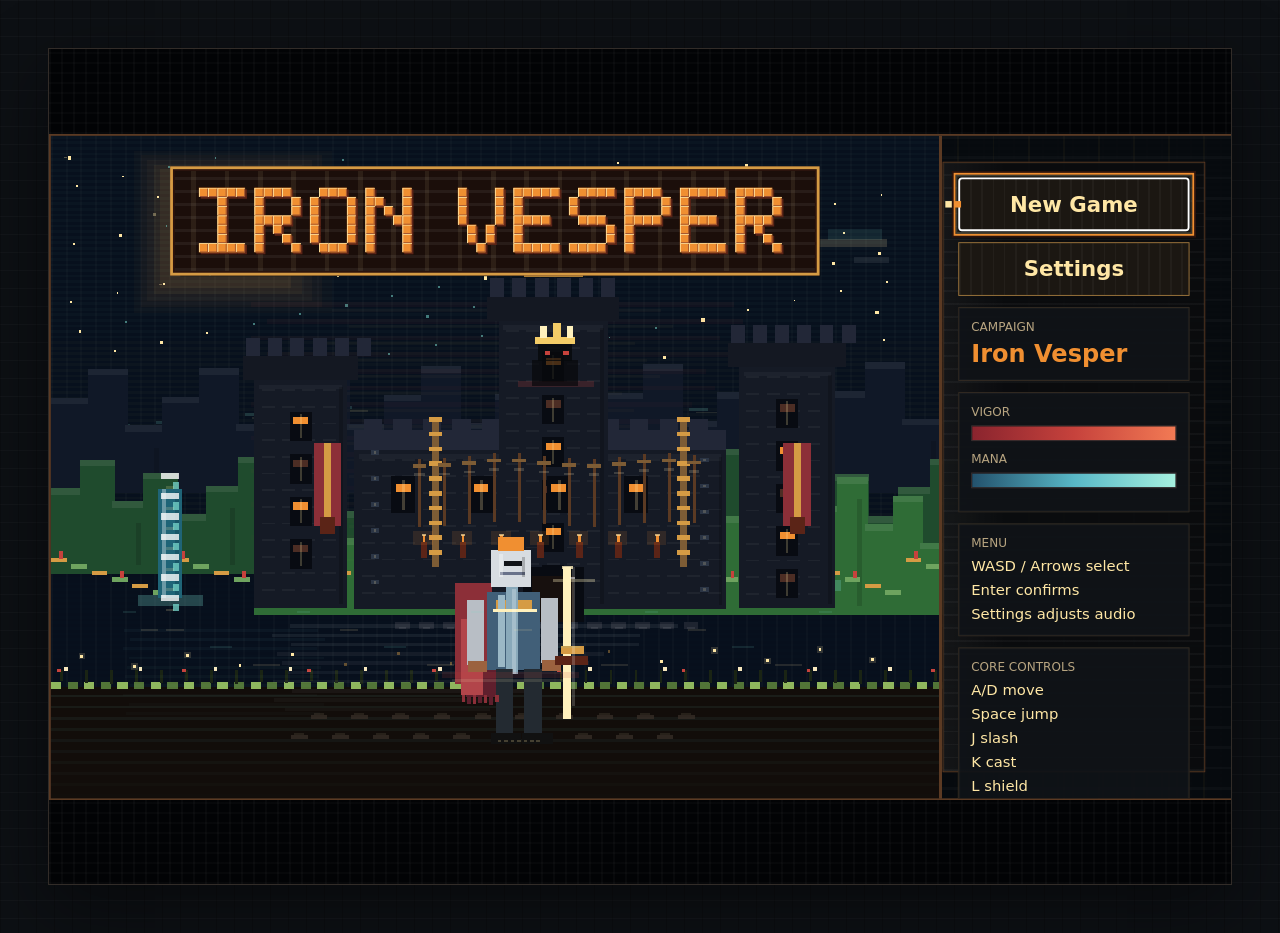
==== release/Iron-Vesper-Playable/index.html @ ef9b7331 "Narrow Bell Tower hook shaft" ====
<!doctype html>
<html lang="en">
  <head>
    <meta charset="UTF-8" />
    <meta name="viewport" content="width=device-width, initial-scale=1.0" />
    <meta http-equiv="Cache-Control" content="no-cache, no-store, must-revalidate" />
    <meta http-equiv="Pragma" content="no-cache" />
    <meta http-equiv="Expires" content="0" />
    <meta name="description" content="Play Iron Vesper, a self-contained medieval pixel metroidvania built for the browser." />
    <meta name="application-name" content="Iron Vesper" />
    <meta name="theme-color" content="#0d1014" />
    <meta property="og:type" content="website" />
    <meta property="og:title" content="Iron Vesper" />
    <meta property="og:description" content="A self-contained medieval pixel metroidvania you can play in the browser." />
    <meta property="og:image" content="cover.png" />
    <meta property="og:image:width" content="1280" />
    <meta property="og:image:height" content="720" />
    <meta name="twitter:card" content="summary_large_image" />
    <title>Iron Vesper</title>
    <link rel="icon" href="favicon.svg" type="image/svg+xml" />
    <link rel="manifest" href="manifest.webmanifest" />
    <link rel="stylesheet" href="style.css?v=1.0.0" />
  </head>
  <body>
    <main class="shell">
      <section class="game-wrap" aria-label="Iron Vesper game">
        <canvas id="game" width="448" height="216"></canvas>
        <div class="game-hud-overlay" aria-hidden="true">
          <div class="overlay-meter-label">Health</div>
          <div class="bar overlay-bar"><span id="hpBarOverlay"></span></div>
          <div class="overlay-meter-label">Mana</div>
          <div class="bar mana overlay-bar"><span id="mpBarOverlay"></span></div>
        </div>
        <div class="fullscreen-actions hidden" id="fullscreenActions">
          <button id="fullscreenPauseBtn" type="button">Pause</button>
          <button id="fullscreenExitBtn" type="button">Exit Fullscreen</button>
        </div>
        <div id="toast" class="toast" aria-live="polite"></div>
        <div id="titleScreen" class="main-screen">
          <div class="main-screen-frame">
            <div class="main-screen-stage">
              <canvas id="titleCanvas" class="main-screen-canvas" width="1280" height="720"></canvas>
              <section class="main-screen-menu" aria-label="Iron Vesper title menu">
                <div class="main-pixel-title" aria-label="Iron Vesper">Iron Vesper</div>
              </section>
              <aside class="main-screen-sidebar" aria-label="Title HUD and controls">
                <div class="main-menu-buttons">
                  <button id="newGameBtn" type="button">New Game</button>
                  <button id="continueBtn" type="button">Continue</button>
                  <button id="settingsBtn" type="button">Settings</button>
                </div>
                <div id="settingsPanel" class="main-menu-settings hidden">
                  <label>
                    <span>Master</span>
                    <input id="masterVolume" type="range" min="1" max="10" step="1" value="7" />
                    <b id="masterVolumeValue">7</b>
                  </label>
                  <label>
                    <span>Music</span>
                    <input id="musicVolume" type="range" min="1" max="10" step="1" value="7" />
                    <b id="musicVolumeValue">7</b>
                  </label>
                  <label>
                    <span>SFX</span>
                    <input id="sfxVolume" type="range" min="1" max="10" step="1" value="8" />
                    <b id="sfxVolumeValue">8</b>
                  </label>
                </div>
                <div class="main-side-block">
                  <span>Campaign</span>
                  <strong>Iron Vesper</strong>
                </div>
                <div class="main-side-meters">
                  <span>Vigor</span>
                  <i class="main-meter main-meter-health"></i>
                  <span>Mana</span>
                  <i class="main-meter main-meter-mana"></i>
                </div>
                <div class="main-side-block">
                  <span>Menu</span>
                  <p>WASD / Arrows select</p>
                  <p>Enter confirms</p>
                  <p>Settings adjusts audio</p>
                </div>
                <div class="main-side-block">
                  <span>Core Controls</span>
                  <p>A/D move</p>
                  <p>Space jump</p>
                  <p>J slash</p>
                  <p>K cast</p>
                  <p>L shield</p>
                  <p>H heal</p>
                </div>
              </aside>
            </div>
          </div>
        </div>
      </section>
      <aside class="panel">
        <div class="brand">
          <span class="crest"></span>
          <div>
            <h1>Iron Vesper</h1>
            <p>Medieval pixel metroidvania</p>
          </div>
        </div>
        <div class="hud-grid">
          <div>
            <span>Quest</span>
            <strong id="questStatus">Find the artifacts</strong>
          </div>
          <div>
            <span>Room</span>
            <strong id="roomName">Castle Gate</strong>
          </div>
        </div>
        <div class="meter-label">Health</div>
        <div class="bar"><span id="hpBar"></span></div>
        <div class="meter-label">Mana</div>
        <div class="bar mana"><span id="mpBar"></span></div>
        <button id="inventoryBtn" class="inventory-btn" type="button">Inventory</button>
        <button id="pauseBtn" class="inventory-btn pause-btn" type="button">Pause</button>
        <button id="fullscreenBtn" class="inventory-btn pause-btn" type="button">Fullscreen</button>
        <div class="sidebar-scale-control">
          <label for="sidebarScale">
            <span>Sidebar Scale</span>
            <b id="sidebarScaleValue">100%</b>
          </label>
          <input id="sidebarScale" type="range" min="80" max="140" step="5" value="100" />
        </div>
        <div id="pauseModal" class="inventory-modal hidden" aria-live="polite">
          <div class="inventory-window pause-window">
            <div class="inventory-head">
              <h2>Paused</h2>
              <button id="resumeBtn" type="button" aria-label="Resume game">X</button>
            </div>
            <div class="pause-actions">
              <button id="saveBtn" type="button">Save</button>
              <button id="pauseSettingsBtn" type="button">Settings</button>
              <button id="titleBtn" type="button">Title Screen</button>
            </div>
            <div id="pauseSettingsPanel" class="settings-panel pause-settings hidden">
              <label>
                <span>Master</span>
                <input id="pauseMasterVolume" type="range" min="1" max="10" step="1" value="7" />
                <b id="pauseMasterVolumeValue">7</b>
              </label>
              <label>
                <span>Music</span>
                <input id="pauseMusicVolume" type="range" min="1" max="10" step="1" value="7" />
                <b id="pauseMusicVolumeValue">7</b>
              </label>
              <label>
                <span>SFX</span>
                <input id="pauseSfxVolume" type="range" min="1" max="10" step="1" value="8" />
                <b id="pauseSfxVolumeValue">8</b>
              </label>
            </div>
          </div>
        </div>
        <div id="inventoryModal" class="inventory-modal hidden" aria-live="polite">
          <div class="inventory-window">
            <div class="inventory-head">
              <h2>Inventory</h2>
              <button id="closeInventoryBtn" type="button" aria-label="Close inventory">X</button>
            </div>
            <div id="abilities"></div>
          </div>
        </div>
        <div class="controls">
          <h2>Controls</h2>
          <div id="controlsList"></div>
        </div>
      </aside>
    </main>
    <script src="game.js?v=1.0.11"></script>
  </body>
</html>
---- release/Iron-Vesper-Playable/style.css ----
:root {
  color-scheme: dark;
  --ink: #f7e7bd;
  --muted: #b8a581;
  --panel: #16191d;
  --trim: #6d5336;
  --gold: #d59b44;
  --blood: #c6423c;
  --aether: #58b7c6;
  --moss: #6ea35f;
  --ui-scale: 1;
  --ui-space-xs: 8px;
  --ui-space-sm: 12px;
  --ui-space-md: 18px;
  --ui-space-lg: 26px;
  --ui-space-xl: 34px;
  --ui-font-xs: 13px;
  --ui-font-sm: 16px;
  --ui-font-md: 20px;
  --ui-font-lg: 26px;
  --ui-font-xl: 36px;
  --ui-font-xxl: 44px;
  --ui-panel-pad: 28px;
  --ui-card-pad: 20px;
  --ui-meter-h: 28px;
  --ui-overlay-w: 210px;
  --ui-full-overlay-w: 320px;
  --ui-overlay-meter-h: 14px;
  --ui-button-h: 62px;
  --ui-modal-button-h: 64px;
  --ui-modal-pad: 28px;
  --ui-close-size: 46px;
  --ui-crest-w: 68px;
  --ui-crest-h: 78px;
  --ui-toast-w: 560px;
  --ui-settings-w: 560px;
  --ui-inventory-w: 820px;
  --ui-inventory-h: 620px;
  --ui-pause-w: 620px;
  --sidebar-scale: 1;
  --sidebar-column-min: calc(520px * var(--sidebar-scale));
  --sidebar-column-ideal: calc(34vw * var(--sidebar-scale));
  --sidebar-column-max: calc(700px * var(--sidebar-scale));
  --panel-space-xs: var(--ui-space-xs);
  --panel-space-sm: var(--ui-space-sm);
  --panel-space-md: var(--ui-space-md);
  --panel-space-lg: var(--ui-space-lg);
  --panel-space-xl: var(--ui-space-xl);
  --panel-font-xs: var(--ui-font-xs);
  --panel-font-sm: var(--ui-font-sm);
  --panel-font-md: var(--ui-font-md);
  --panel-font-lg: var(--ui-font-lg);
  --panel-font-xl: var(--ui-font-xl);
  --panel-card-pad: var(--ui-card-pad);
  --panel-meter-h: var(--ui-meter-h);
  --panel-button-h: var(--ui-button-h);
  --panel-crest-w: var(--ui-crest-w);
  --panel-crest-h: var(--ui-crest-h);
  --title-pixel: 8px;
  --title-border-a: 3px;
  --title-border-b: 5px;
  --title-border-offset: -5px;
  --title-drop: 6px;
  --title-pad-x: 20px;
  --title-pad-y: 14px;
  --title-button-h: 56px;
  --title-actions-w: 380px;
  --title-content-w: 720px;
  --title-castle-w: 520px;
  --title-castle-h: 210px;
  --title-ground-h: 60px;
  --title-knight-scale: 1.05;
  --title-throne-scale: .72;
  --title-backdrop-scale: .98;
  --title-moon-scale: 1;
}

* {
  box-sizing: border-box;
}

body {
  margin: 0;
  min-height: 100vh;
  background:
    linear-gradient(90deg, rgba(0, 0, 0, .18) 1px, transparent 1px),
    linear-gradient(rgba(255, 255, 255, .025) 1px, transparent 1px),
    #0d1014;
  background-size: 18px 18px;
  color: var(--ink);
  font-family: "Trebuchet MS", system-ui, sans-serif;
  overflow-x: hidden;
}

.shell {
  width: 100vw;
  min-height: 100vh;
  margin: 0 auto;
  display: grid;
  grid-template-columns: minmax(0, 1fr) clamp(var(--sidebar-column-min), var(--sidebar-column-ideal), var(--sidebar-column-max));
  gap: var(--ui-space-lg);
  padding: var(--ui-space-lg);
}

.game-wrap {
  position: relative;
  display: grid;
  place-items: center;
  min-width: 0;
  min-height: calc(100vh - clamp(44px, 3.6vw, 72px));
  background: #08090b;
  border: 1px solid #322c28;
  box-shadow: 0 22px 70px rgba(0, 0, 0, .45);
  overflow: hidden;
}

.game-wrap::before,
.game-wrap::after {
  content: "";
  position: absolute;
  inset: 8px;
  border: 1px solid rgba(213, 155, 68, .22);
  pointer-events: none;
  z-index: 2;
}

.game-wrap::after {
  inset: 13px;
  border-color: rgba(247, 231, 189, .08);
  box-shadow: inset 0 0 35px rgba(0, 0, 0, .55);
}

#game {
  width: min(100%, calc(207.407vh - 78.815px));
  height: auto;
  max-width: 100%;
  image-rendering: pixelated;
  image-rendering: crisp-edges;
  aspect-ratio: 448 / 216;
  background: #0a0e14;
  display: block;
}

.game-hud-overlay,
.fullscreen-actions {
  display: none;
}

.game-hud-overlay {
  position: absolute;
  top: var(--ui-space-md);
  left: var(--ui-space-md);
  z-index: 6;
  width: var(--ui-overlay-w);
  padding: var(--ui-space-sm);
  background: rgba(7, 9, 12, .72);
  border: 1px solid rgba(213, 155, 68, .55);
  box-shadow: inset 0 0 0 1px rgba(255,255,255,.06);
  pointer-events: none;
}

.overlay-meter-label {
  margin: 0 0 var(--ui-space-xs);
  color: #ffe7a5;
  font-size: var(--ui-font-xs);
  font-weight: 700;
}

.overlay-bar {
  height: var(--ui-overlay-meter-h);
  margin-bottom: var(--ui-space-sm);
}

.fullscreen-actions {
  position: absolute;
  top: var(--ui-space-md);
  right: var(--ui-space-md);
  z-index: 7;
  display: none;
  gap: var(--ui-space-sm);
}

.fullscreen-actions button {
  min-height: var(--ui-button-h);
  padding: 0 var(--ui-space-sm);
  border: 1px solid #7d5c35;
  background: rgba(28, 25, 19, .86);
  color: #ffe1a0;
  font: inherit;
  font-size: var(--ui-font-sm);
  font-weight: 700;
  cursor: pointer;
}

.fullscreen-actions.hidden {
  display: none;
}

.game-fullscreen {
  overflow: hidden;
}

.game-fullscreen .shell {
  width: 100vw;
  height: 100vh;
  min-height: 100vh;
  display: block;
  padding: 0;
}

.game-fullscreen .panel {
  display: block;
  position: fixed;
  inset: 0;
  z-index: 30;
  width: 100vw;
  height: 100vh;
  max-height: none;
  overflow: visible;
  padding: 0;
  border: 0;
  background: transparent;
  box-shadow: none;
  pointer-events: none;
}

.game-fullscreen .panel::before,
.game-fullscreen .panel > :not(.inventory-modal) {
  display: none;
}

.game-fullscreen .panel .inventory-modal {
  pointer-events: auto;
}

.game-fullscreen .game-wrap {
  position: fixed;
  inset: 0;
  z-index: 20;
  width: 100vw;
  height: 100vh;
  min-height: 100vh;
  border: 0;
  box-shadow: none;
  background: #020305;
}

.game-fullscreen .game-wrap::before,
.game-fullscreen .game-wrap::after {
  display: none;
}

.game-fullscreen #game {
  width: min(100vw, 207.407vh);
  height: auto;
  max-width: 100vw;
}

.game-fullscreen .game-hud-overlay {
  display: block;
}

.game-fullscreen .fullscreen-actions {
  display: flex;
}

.game-fullscreen .game-hud-overlay {
  width: var(--ui-full-overlay-w);
  padding: var(--ui-space-md);
}

.game-fullscreen .overlay-meter-label {
  font-size: var(--ui-font-md);
  margin-bottom: var(--ui-space-xs);
}

.game-fullscreen .overlay-bar {
  height: var(--ui-meter-h);
  margin-bottom: var(--ui-space-sm);
}

.game-fullscreen .toast {
  left: 50%;
  right: auto;
  width: min(var(--ui-toast-w), calc(100vw - var(--ui-space-xl)));
  transform: translate(-50%, 8px);
}

.game-fullscreen .toast.show {
  transform: translate(-50%, 0);
}

.toast {
  position: absolute;
  left: var(--ui-space-md);
  right: var(--ui-space-md);
  bottom: var(--ui-space-md);
  min-height: calc(var(--ui-button-h) * 1.25);
  padding: var(--ui-space-md) var(--ui-space-lg);
  color: #ffe7a5;
  background: rgba(11, 12, 13, .78);
  border: 1px solid rgba(213, 155, 68, .5);
  opacity: 0;
  transform: translateY(8px);
  transition: opacity .18s ease, transform .18s ease;
  pointer-events: none;
  font-size: var(--ui-font-md);
  font-weight: 700;
  line-height: 1.25;
}

.toast.show {
  opacity: 1;
  transform: translateY(0);
}

.title-screen {
  position: absolute;
  inset: auto;
  left: 50%;
  top: 50%;
  width: var(--game-display-w, 100%);
  height: var(--game-display-h, 100%);
  transform: translate(-50%, -50%);
  display: grid;
  align-items: start;
  justify-items: center;
  padding: var(--ui-space-md);
  text-align: center;
  background:
    linear-gradient(rgba(7, 16, 21, .04), rgba(5, 7, 12, .8)),
    repeating-linear-gradient(0deg, rgba(255, 255, 255, .025) 0 2px, transparent 2px 6px),
    repeating-linear-gradient(90deg, rgba(7,12,22,.42) 0 8px, rgba(11,26,35,.42) 8px 16px),
    linear-gradient(#071423 0 32%, #17351f 32% 62%, #070a12 62%);
  z-index: 3;
  overflow: hidden;
}

.title-screen::before {
  content: "";
  position: absolute;
  inset: 0;
  background:
    repeating-linear-gradient(90deg, transparent 0 31px, rgba(255, 255, 255, .03) 31px 32px),
    repeating-linear-gradient(0deg, transparent 0 15px, rgba(255,255,255,.025) 15px 16px),
    radial-gradient(circle at 48% 24%, rgba(239, 145, 49, .18), transparent 28%);
  opacity: .95;
}

.title-art {
  position: absolute;
  inset: 0;
  image-rendering: pixelated;
}

.title-moon {
  position: absolute;
  left: 14%;
  top: 12%;
  width: 62px;
  height: 62px;
  transform: scale(var(--title-moon-scale));
  transform-origin: 50% 50%;
  background: #f2a34a;
  box-shadow:
    0 0 0 6px rgba(242, 163, 74, .12),
    0 0 36px rgba(242, 163, 74, .38);
}

.title-moon::after {
  content: "";
  position: absolute;
  right: -8px;
  top: 7px;
  width: 54px;
  height: 54px;
  background: #070a12;
}

.title-backdrop {
  position: absolute;
  inset: 0;
  transform: scale(var(--title-backdrop-scale));
  transform-origin: 50% 76%;
}

.title-sky-detail,
.starfield,
.aurora,
.castle-chain,
.castle-banner,
.castle-window {
  position: absolute;
  display: block;
  image-rendering: pixelated;
}

.title-sky-detail {
  inset: 0;
  z-index: 0;
}

.starfield {
  width: 3px;
  height: 3px;
  background: #ffe7a5;
  opacity: .72;
  animation: titleStars 2.8s steps(2) infinite;
}

.stars-a {
  left: 10%;
  top: 10%;
  box-shadow:
    58px 18px 0 #f7e7bd,
    116px -2px 0 #d59b44,
    202px 34px 0 #ffe7a5,
    296px 6px 0 #f7e7bd,
    382px 31px 0 #d59b44,
    462px -8px 0 #ffe7a5,
    518px 44px 0 #f7e7bd,
    620px 12px 0 #d59b44,
    702px 37px 0 #ffe7a5;
}

.stars-b {
  right: 9%;
  top: 22%;
  width: 2px;
  height: 2px;
  opacity: .52;
  animation-delay: .4s;
  box-shadow:
    -42px 14px 0 #ffe7a5,
    -104px -18px 0 #74d1c7,
    -188px 26px 0 #f7e7bd,
    -250px -4px 0 #d59b44,
    -330px 41px 0 #ffe7a5,
    -418px 9px 0 #74d1c7,
    -501px 34px 0 #f7e7bd;
}

.aurora {
  left: 0;
  right: 0;
  height: 42px;
  opacity: .34;
  background:
    repeating-linear-gradient(90deg, transparent 0 18px, rgba(116,209,199,.18) 18px 25px, transparent 25px 44px),
    repeating-linear-gradient(0deg, transparent 0 8px, rgba(255,231,165,.08) 8px 12px, transparent 12px 20px);
  clip-path: polygon(0 68%, 8% 52%, 16% 60%, 25% 37%, 37% 56%, 48% 31%, 58% 49%, 70% 28%, 83% 50%, 92% 36%, 100% 55%, 100% 100%, 0 100%);
  animation: titleAurora 4.8s steps(8) infinite;
}

.aurora-a {
  top: 7%;
}

.aurora-b {
  top: 18%;
  opacity: .2;
  transform: scaleX(-1);
  animation-duration: 6.2s;
}

.mountain,
.forest,
.cloud,
.hill,
.waterfall,
.cliff,
.wildflowers {
  position: absolute;
  display: block;
}

.mountain {
  bottom: 30%;
  background:
    repeating-linear-gradient(0deg, rgba(255,255,255,.04) 0 4px, transparent 4px 18px),
    repeating-linear-gradient(90deg, #101827 0 16px, #0d1421 16px 32px);
  clip-path: polygon(0 100%, 0 82%, 8% 82%, 8% 72%, 16% 72%, 16% 60%, 24% 60%, 24% 48%, 34% 48%, 34% 62%, 42% 62%, 42% 50%, 50% 50%, 50% 30%, 58% 30%, 58% 18%, 66% 18%, 66% 38%, 74% 38%, 74% 58%, 84% 58%, 84% 45%, 92% 45%, 92% 70%, 100% 70%, 100% 100%);
  box-shadow: inset 0 -12px 0 rgba(255,255,255,.04);
  z-index: 1;
}

.mountain-a {
  left: -6%;
  width: 48%;
  height: 30%;
}

.mountain-b {
  right: -8%;
  width: 58%;
  height: 36%;
  background: #0d1421;
}

.hill {
  bottom: 20%;
  height: 34%;
  clip-path: polygon(0 100%, 0 70%, 7% 70%, 7% 58%, 15% 58%, 15% 48%, 24% 48%, 24% 38%, 34% 38%, 34% 32%, 45% 32%, 45% 28%, 57% 28%, 57% 32%, 68% 32%, 68% 38%, 78% 38%, 78% 48%, 87% 48%, 87% 60%, 95% 60%, 95% 72%, 100% 72%, 100% 100%);
  box-shadow:
    inset 0 8px 0 rgba(255,255,255,.08),
    inset 0 -22px 0 rgba(0,0,0,.2);
  z-index: 2;
}

.hill-far {
  left: -12%;
  width: 72%;
  background:
    repeating-linear-gradient(0deg, rgba(0,0,0,.08) 0 4px, transparent 4px 18px),
    repeating-linear-gradient(90deg, transparent 0 20px, rgba(255,255,255,.05) 20px 24px),
    #1f4b2d;
}

.hill-mid {
  right: -16%;
  bottom: 18%;
  width: 78%;
  height: 38%;
  background:
    repeating-linear-gradient(0deg, rgba(255,255,255,.07) 0 3px, transparent 3px 15px),
    repeating-linear-gradient(90deg, #3d823e 0 18px, #2f6c36 18px 30px, #1e4e2d 30px 42px);
}

.hill::before,
.hill::after {
  content: "";
  position: absolute;
  display: block;
  background: rgba(148, 198, 91, .75);
}

.hill::before {
  left: 12%;
  top: 28%;
  width: 48px;
  height: 6px;
  box-shadow:
    72px 20px 0 rgba(148, 198, 91, .55),
    126px -8px 0 rgba(218, 191, 98, .35),
    205px 28px 0 rgba(148, 198, 91, .48),
    288px 5px 0 rgba(218, 191, 98, .3);
}

.hill::after {
  right: 18%;
  top: 44%;
  width: 8px;
  height: 8px;
  box-shadow:
    18px -10px 0 #94c65b,
    38px 9px 0 #d59b44,
    68px -4px 0 #c6423c,
    102px 13px 0 #f7e7bd,
    138px 0 0 #6ea35f;
}

.cliff {
  bottom: 18%;
  width: 64px;
  height: 118px;
  background:
    repeating-linear-gradient(0deg, rgba(255,255,255,.05) 0 3px, transparent 3px 17px),
    repeating-linear-gradient(90deg, #2b382a 0 18px, #1b291e 18px 34px);
  box-shadow:
    inset 0 8px 0 #5f743e,
    inset 0 -10px 0 rgba(0,0,0,.35);
  z-index: 4;
}

.cliff-left {
  left: 11%;
}

.cliff-right {
  right: 16%;
  height: 92px;
  bottom: 21%;
}

.waterfall {
  bottom: 18%;
  width: 36px;
  height: 128px;
  background:
    repeating-linear-gradient(0deg, rgba(255,255,255,.82) 0 5px, rgba(116,209,199,.9) 5px 13px, rgba(36,112,131,.9) 13px 18px),
    #247083;
  box-shadow:
    inset 7px 0 0 rgba(255,255,255,.38),
    inset -6px 0 0 rgba(10,51,64,.36),
    0 12px 0 rgba(116,209,199,.2);
  animation: titleWaterfall .72s steps(6) infinite;
  z-index: 5;
}

.waterfall::after {
  content: "";
  position: absolute;
  left: -18px;
  right: -18px;
  bottom: -7px;
  height: 12px;
  background:
    repeating-linear-gradient(90deg, rgba(255,255,255,.65) 0 9px, rgba(116,209,199,.42) 9px 18px);
}

.waterfall-left {
  left: calc(11% + 14px);
}

.waterfall-right {
  right: calc(16% + 14px);
  bottom: 21%;
  height: 98px;
  width: 32px;
  animation-duration: .9s;
}

.forest {
  bottom: 24%;
  height: 48px;
  background:
    repeating-linear-gradient(90deg, transparent 0 7px, #0f1f18 7px 14px, transparent 14px 20px),
    repeating-linear-gradient(90deg, #102a1c 0 18px, #0b1a13 18px 36px);
  clip-path: polygon(0 100%, 0 48%, 3% 48%, 3% 36%, 5% 36%, 5% 20%, 7% 20%, 7% 48%, 10% 48%, 10% 30%, 12% 30%, 12% 8%, 15% 8%, 15% 48%, 19% 48%, 19% 24%, 22% 24%, 22% 48%, 27% 48%, 27% 18%, 30% 18%, 30% 48%, 34% 48%, 34% 33%, 37% 33%, 37% 48%, 42% 48%, 42% 16%, 45% 16%, 45% 48%, 51% 48%, 51% 28%, 54% 28%, 54% 48%, 100% 48%, 100% 100%);
  z-index: 6;
}

.forest-a {
  left: 0;
  width: 54%;
}

.forest-b {
  right: 0;
  width: 56%;
  opacity: .8;
}

.wildflowers {
  bottom: 22%;
  height: 4px;
  background: transparent;
  opacity: .9;
}

.flowers-a {
  left: 4%;
  width: 42%;
  box-shadow:
    16px 0 0 #f7e7bd,
    34px -5px 0 #d59b44,
    71px 2px 0 #c6423c,
    108px -3px 0 #f7e7bd,
    150px 1px 0 #d59b44,
    207px -4px 0 #74d1c7,
    248px 0 0 #c6423c;
}

.flowers-b {
  right: 5%;
  width: 44%;
  box-shadow:
    12px -2px 0 #d59b44,
    48px 1px 0 #f7e7bd,
    84px -5px 0 #74d1c7,
    129px 0 0 #c6423c,
    183px -4px 0 #f7e7bd,
    236px 1px 0 #d59b44,
    279px -3px 0 #74d1c7;
}

.wildflowers::before {
  content: "";
  position: absolute;
  left: 0;
  right: 0;
  top: 5px;
  height: 3px;
  background: repeating-linear-gradient(90deg, transparent 0 10px, #6ea35f 10px 12px, transparent 12px 18px);
}

.cloud {
  height: 16px;
  background:
    repeating-linear-gradient(90deg, transparent 0 8px, rgba(242,163,74,.16) 8px 24px, transparent 24px 32px),
    repeating-linear-gradient(0deg, transparent 0 4px, rgba(255,231,165,.08) 4px 8px, transparent 8px 12px);
  clip-path: polygon(0 70%, 8% 70%, 8% 46%, 18% 46%, 18% 28%, 31% 28%, 31% 46%, 44% 46%, 44% 20%, 62% 20%, 62% 46%, 78% 46%, 78% 58%, 92% 58%, 92% 70%, 100% 70%, 100% 100%, 0 100%);
  animation: titleCloud 14s steps(18) infinite;
  z-index: 7;
}

.cloud-a {
  left: 38%;
  top: 18%;
  width: 150px;
}

.cloud-b {
  left: 7%;
  top: 31%;
  width: 112px;
  animation-duration: 19s;
}

.title-castle {
  position: absolute;
  left: 50%;
  bottom: max(var(--ui-space-xl), 17%);
  width: min(var(--title-castle-w), 80%);
  height: min(var(--title-castle-h), 36%);
  transform: translateX(-50%);
  transform-origin: 50% 100%;
  filter: drop-shadow(0 18px 0 rgba(0, 0, 0, .25));
  z-index: 8;
}

.castle-chain {
  top: 16%;
  width: 5px;
  height: 62%;
  background:
    repeating-linear-gradient(0deg, #7d5c35 0 5px, transparent 5px 10px),
    repeating-linear-gradient(90deg, transparent 0 1px, #d59b44 1px 3px, transparent 3px 5px);
  opacity: .82;
  z-index: 13;
}

.chain-left {
  left: 31%;
}

.chain-right {
  right: 31%;
}

.castle-banner {
  top: 33%;
  width: 24px;
  height: 72px;
  background:
    linear-gradient(90deg, transparent 0 9px, #d59b44 9px 13px, transparent 13px),
    repeating-linear-gradient(0deg, rgba(255,255,255,.08) 0 5px, transparent 5px 12px),
    #8c2f38;
  clip-path: polygon(0 0, 100% 0, 100% 82%, 74% 82%, 74% 100%, 50% 88%, 26% 100%, 26% 82%, 0 82%);
  box-shadow:
    inset 0 6px 0 #5b2417,
    0 6px 0 rgba(0,0,0,.22);
  z-index: 14;
  animation: titleBannerSway 1.9s steps(3) infinite;
}

.banner-left {
  left: 24%;
}

.banner-right {
  right: 24%;
  animation-delay: .32s;
}

.castle-window {
  width: 16px;
  height: 23px;
  background:
    repeating-linear-gradient(0deg, #f08f31 0 5px, transparent 5px 11px),
    repeating-linear-gradient(90deg, transparent 0 6px, rgba(255,231,165,.42) 6px 8px, transparent 8px 16px),
    #090b10;
  box-shadow:
    inset 0 0 0 3px #303648,
    0 0 16px rgba(240,143,49,.32);
  z-index: 15;
  opacity: .9;
}

.window-a {
  left: 29%;
  top: 44%;
}

.window-b {
  left: 68%;
  top: 47%;
}

.window-c {
  left: 47%;
  top: 23%;
}

.window-d {
  left: 52%;
  top: 56%;
  height: 16px;
}

.tower,
.keep-wall,
.castle-gate {
  position: absolute;
  bottom: 0;
  background: #161923;
  box-shadow: inset 0 0 0 4px #2c3040;
}

.tower {
  background:
    repeating-linear-gradient(0deg, rgba(255,255,255,.05) 0 3px, transparent 3px 15px),
    repeating-linear-gradient(90deg, rgba(0,0,0,.22) 0 4px, transparent 4px 12px),
    #161923;
}

.tower { width: 18%; }

.tower::before {
  content: "";
  position: absolute;
  left: -8%;
  right: -8%;
  top: -18px;
  height: 18px;
  background:
    repeating-linear-gradient(90deg, #222737 0 12px, transparent 12px 18px, #222737 18px 30px),
    #141822;
}

.tower::after,
.keep-wall::after {
  content: "";
  position: absolute;
  inset: 22px 25% auto;
  height: 52%;
  background:
    repeating-linear-gradient(0deg, #f08f31 0 6px, transparent 6px 14px),
    repeating-linear-gradient(90deg, transparent 0 7px, rgba(255,231,165,.35) 7px 9px, transparent 9px 16px);
  opacity: .65;
}

.tower-left,
.tower-mid,
.tower-right,
.keep-wall {
  background-blend-mode: screen, normal, normal;
}

.tower-left {
  background:
    repeating-linear-gradient(90deg, transparent 0 8px, rgba(255,255,255,.05) 8px 10px, transparent 10px 18px),
    repeating-linear-gradient(0deg, rgba(0,0,0,.18) 0 12px, transparent 12px 23px),
    #161923;
}

.tower-mid {
  background:
    repeating-linear-gradient(90deg, rgba(255,255,255,.08) 0 2px, transparent 2px 18px),
    repeating-linear-gradient(0deg, transparent 0 10px, rgba(0,0,0,.2) 10px 13px),
    #1b202d;
}

.tower-right {
  background:
    repeating-linear-gradient(90deg, transparent 0 10px, rgba(255,255,255,.05) 10px 12px, transparent 12px 20px),
    repeating-linear-gradient(0deg, rgba(0,0,0,.18) 0 12px, transparent 12px 23px),
    #151a25;
}

.tower-left::after {
  box-shadow:
    -28px 42px 0 -18px #f08f31,
    34px 76px 0 -20px #d7be7a,
    11px 112px 0 -21px #69728a;
}

.tower-mid::after {
  box-shadow:
    -42px 48px 0 -19px #d7be7a,
    45px 44px 0 -19px #f08f31,
    0 98px 0 -20px #69728a;
}

.tower-right::after {
  box-shadow:
    29px 40px 0 -18px #f08f31,
    -31px 74px 0 -20px #d7be7a,
    -8px 104px 0 -21px #69728a;
}

.tower-left {
  left: 4%;
  height: 68%;
}

.tower-mid {
  left: 39%;
  width: 22%;
  height: 95%;
}

.tower-right {
  right: 4%;
  height: 74%;
}

.keep-wall {
  left: 17%;
  width: 66%;
  height: 48%;
  background:
    repeating-linear-gradient(0deg, rgba(255,255,255,.04) 0 3px, transparent 3px 14px),
    repeating-linear-gradient(90deg, rgba(255,255,255,.06) 0 2px, transparent 2px 24px),
    #111621;
}

.keep-wall::before {
  content: "";
  position: absolute;
  left: 5%;
  right: 5%;
  top: -14px;
  height: 14px;
  background:
    repeating-linear-gradient(90deg, #222737 0 18px, transparent 18px 27px),
    #111621;
}

.castle-gate {
  left: 44%;
  width: 12%;
  height: 29%;
  background:
    repeating-linear-gradient(90deg, transparent 0 8px, rgba(215,119,44,.38) 8px 10px, transparent 10px 16px),
    linear-gradient(90deg, transparent 0 42%, #d7772c 42% 58%, transparent 58%),
    #090b10;
  box-shadow: 0 0 0 4px #2c3040;
}

.castle-gate::after {
  content: "";
  position: absolute;
  inset: 7px 36% 0;
  background: repeating-linear-gradient(0deg, #f08f31 0 5px, transparent 5px 12px);
  opacity: .55;
}

.title-throne-scene {
  position: absolute;
  left: 50%;
  bottom: max(var(--ui-space-xl), 17%);
  width: 172px;
  height: 162px;
  transform: translateX(-50%) scale(var(--title-throne-scale));
  transform-origin: 50% 100%;
  image-rendering: pixelated;
  pointer-events: none;
  z-index: 9;
  filter:
    drop-shadow(0 11px 0 rgba(0,0,0,.32))
    drop-shadow(0 0 16px rgba(243,204,103,.08));
  animation: titleThroneWake 6.2s steps(1) infinite;
}

.title-throne-scene span {
  position: absolute;
  display: block;
}

.throne-back {
  left: 37px;
  top: 12px;
  width: 98px;
  height: 116px;
  background:
    repeating-linear-gradient(90deg, rgba(255,255,255,.05) 0 4px, transparent 4px 13px),
    repeating-linear-gradient(0deg, rgba(0,0,0,.25) 0 7px, transparent 7px 19px),
    #171b25;
  box-shadow:
    inset 0 0 0 5px #303648,
    inset 0 0 0 9px #0c1018,
    0 -10px 0 #222737,
    -16px 16px 0 -8px #303648,
    16px 16px 0 -8px #303648;
  clip-path: polygon(0 100%, 0 24%, 10% 24%, 10% 10%, 23% 10%, 23% 0, 36% 0, 36% 10%, 50% 10%, 50% 0, 64% 0, 64% 10%, 77% 10%, 77% 0, 90% 0, 90% 14%, 100% 14%, 100% 100%);
}

.throne-back::before {
  content: "";
  position: absolute;
  left: 16px;
  right: 16px;
  top: 22px;
  height: 62px;
  background:
    linear-gradient(90deg, transparent 0 12px, rgba(243,204,103,.32) 12px 15px, transparent 15px 35px, rgba(243,204,103,.32) 35px 38px, transparent 38px),
    repeating-linear-gradient(0deg, transparent 0 9px, rgba(255,241,189,.08) 9px 12px),
    #10141d;
  box-shadow:
    0 0 0 4px #2c3040,
    0 47px 0 -24px #d59b44;
}

.throne-back::after {
  content: "";
  position: absolute;
  left: 42px;
  top: -18px;
  width: 16px;
  height: 18px;
  background: #d59b44;
  box-shadow:
    -24px 8px 0 -3px #7d5c35,
    24px 8px 0 -3px #7d5c35,
    0 7px 0 #5b2417;
}

.throne-seat {
  left: 45px;
  top: 111px;
  width: 84px;
  height: 25px;
  background:
    repeating-linear-gradient(90deg, rgba(255,241,189,.18) 0 6px, transparent 6px 14px),
    #5b2417;
  box-shadow:
    inset 0 5px 0 #8c2f38,
    0 8px 0 #101317,
    0 14px 0 #303648;
}

.throne-arm {
  top: 77px;
  width: 24px;
  height: 60px;
  background:
    repeating-linear-gradient(0deg, rgba(255,255,255,.08) 0 4px, transparent 4px 12px),
    #222737;
  box-shadow:
    inset 0 0 0 4px #303648,
    0 -8px 0 #7d5c35,
    0 52px 0 -8px #0c1018;
}

.throne-arm.arm-left {
  left: 23px;
}

.throne-arm.arm-right {
  right: 23px;
}

.throne-step {
  left: 28px;
  height: 12px;
  background:
    repeating-linear-gradient(90deg, rgba(255,255,255,.07) 0 8px, transparent 8px 18px),
    #252935;
  box-shadow: inset 0 3px 0 #555060;
}

.step-back {
  width: 116px;
  top: 137px;
}

.step-front {
  left: 13px;
  width: 146px;
  top: 150px;
  background:
    repeating-linear-gradient(90deg, rgba(243,204,103,.2) 0 8px, transparent 8px 22px),
    #111621;
}

.iron-king {
  animation: titleKingBodyWake 6.2s steps(1) infinite;
}

.king-cape {
  left: 56px;
  top: 54px;
  width: 62px;
  height: 78px;
  background:
    repeating-linear-gradient(0deg, rgba(255,255,255,.06) 0 5px, transparent 5px 15px),
    #3d1624;
  box-shadow:
    inset 9px 0 0 #5f1f2d,
    inset -9px 0 0 #24171a;
  clip-path: polygon(12% 0, 88% 0, 100% 100%, 69% 94%, 52% 100%, 33% 94%, 0 100%);
}

.king-body {
  left: 64px;
  top: 59px;
  width: 45px;
  height: 58px;
  background:
    linear-gradient(90deg, transparent 0 18px, #f3cc67 18px 24px, transparent 24px),
    repeating-linear-gradient(0deg, rgba(255,255,255,.08) 0 4px, transparent 4px 12px),
    #303d47;
  box-shadow:
    inset 0 12px 0 #202935,
    inset 0 24px 0 rgba(243,204,103,.24),
    -5px 20px 0 #cfd8dc,
    5px 20px 0 #cfd8dc,
    0 56px 0 -14px #0c0f12;
}

.king-head {
  left: 68px;
  top: 33px;
  width: 37px;
  height: 32px;
  background:
    linear-gradient(90deg, transparent 0 7px, rgba(255,241,189,.22) 7px 10px, transparent 10px),
    #cfd8dc;
  box-shadow:
    inset 0 8px 0 #69728a,
    0 22px 0 -11px #303d47;
}

.king-crown {
  left: 60px;
  top: 17px;
  width: 54px;
  height: 19px;
  background:
    linear-gradient(90deg, transparent 0 7px, #fff1bd 7px 12px, transparent 12px 22px, #f08f31 22px 31px, transparent 31px 42px, #fff1bd 42px 47px, transparent 47px),
    #d59b44;
  box-shadow:
    0 7px 0 #5b2417,
    0 -8px 0 -3px #fff1bd,
    -13px 10px 0 -6px #7d5c35,
    13px 10px 0 -6px #7d5c35;
  clip-path: polygon(0 100%, 0 32%, 14% 32%, 14% 0, 28% 38%, 42% 0, 50% 36%, 58% 0, 72% 38%, 86% 0, 86% 32%, 100% 32%, 100% 100%);
}

.king-arm {
  top: 65px;
  width: 12px;
  height: 48px;
  background:
    repeating-linear-gradient(0deg, #cfd8dc 0 7px, #69728a 7px 10px),
    #cfd8dc;
  box-shadow: 0 38px 0 -4px #7d5c35;
}

.king-arm-left {
  left: 49px;
  transform: rotate(13deg);
}

.king-arm-right {
  right: 49px;
  transform: rotate(-13deg);
}

.king-eye {
  top: 47px;
  width: 5px;
  height: 4px;
  background: #101317;
  box-shadow: 0 0 0 transparent;
  animation: titleKingEyesWake 6.2s steps(1) infinite;
}

.eye-left {
  left: 76px;
}

.eye-right {
  left: 93px;
}

.king-rumble {
  width: 10px;
  height: 3px;
  background: rgba(255,241,189,.62);
  opacity: 0;
  animation: titleKingRumbleBits 6.2s steps(1) infinite;
}

.rumble-a {
  left: 34px;
  top: 51px;
}

.rumble-b {
  left: 126px;
  top: 73px;
  animation-delay: .08s;
}

.rumble-c {
  left: 72px;
  top: 4px;
  animation-delay: .16s;
}

.title-ground {
  position: absolute;
  left: 0;
  right: 0;
  bottom: 0;
  height: min(var(--title-ground-h), 24%);
  background:
    repeating-linear-gradient(90deg, transparent 0 9px, rgba(110,163,95,.24) 9px 11px, transparent 11px 18px),
    repeating-linear-gradient(90deg, #1a2414 0 18px, #25351c 18px 36px),
    #120d0a;
  z-index: 9;
}

.title-ground::before {
  content: "";
  position: absolute;
  inset: 0 0 auto;
  height: 7px;
  background:
    repeating-linear-gradient(90deg, #8fb65d 0 8px, #527437 8px 13px, #d59b44 13px 15px, #527437 15px 20px),
    #527437;
}

.title-knight {
  position: absolute;
  left: 50%;
  bottom: max(var(--ui-space-lg), 12%);
  width: 52px;
  height: 86px;
  transform: translateX(-50%) scale(var(--title-knight-scale));
  animation: titleKnightIdle 1.15s steps(2) infinite;
  z-index: 10;
}

.title-knight span {
  position: absolute;
  display: block;
}

.knight-cape {
  left: 5px;
  top: 28px;
  width: 18px;
  height: 41px;
  background:
    repeating-linear-gradient(0deg, rgba(255,255,255,.08) 0 3px, transparent 3px 9px),
    #8c2f38;
  clip-path: polygon(22% 0, 100% 0, 100% 84%, 78% 84%, 78% 100%, 24% 100%, 24% 82%, 0 82%, 0 28%, 22% 28%);
  box-shadow: 4px 31px 0 #5f1f2d, -3px 8px 0 #5f1f2d;
}

.knight-head {
  left: 20px;
  top: 9px;
  width: 18px;
  height: 18px;
  background:
    linear-gradient(90deg, transparent 0 2px, #fff1bd 2px 4px, transparent 4px),
    #d7dce1;
  box-shadow:
    0 -8px 0 #f08f31,
    12px 8px 0 -6px #101317,
    -4px 5px 0 -2px #89a9ba,
    5px 18px 0 -3px #69728a;
}

.knight-head::before {
  content: "";
  position: absolute;
  left: 4px;
  top: 7px;
  width: 9px;
  height: 2px;
  background: #101317;
  box-shadow: 7px 5px 0 -1px #89a9ba;
}

.knight-body {
  left: 16px;
  top: 30px;
  width: 25px;
  height: 34px;
  background: #415f78;
  box-shadow:
    inset 0 8px 0 #89a9ba,
    inset 0 15px 0 #d59b44,
    -3px 7px 0 #263b4b,
    4px 28px 0 -2px #232a31;
}

.knight-body::after {
  content: "";
  position: absolute;
  left: 5px;
  top: 5px;
  width: 14px;
  height: 22px;
  background:
    linear-gradient(90deg, transparent 0 5px, rgba(255,255,255,.22) 5px 7px, transparent 7px),
    repeating-linear-gradient(0deg, transparent 0 5px, rgba(0,0,0,.18) 5px 6px);
}

.knight-arm {
  top: 36px;
  width: 10px;
  height: 25px;
  background:
    repeating-linear-gradient(0deg, #b8bec5 0 6px, #69728a 6px 8px),
    #b8bec5;
  animation: titleKnightArm 1.15s steps(2) infinite;
}

.knight-arm-left {
  left: 9px;
  top: 37px;
  animation-delay: .24s;
  box-shadow:
    1px 20px 0 -3px #9b623f,
    3px 6px 0 -2px #d7dce1;
}

.knight-arm-right {
  left: 36px;
  box-shadow:
    1px 20px 0 -3px #9b623f,
    3px 6px 0 -2px #d7dce1;
}

.knight-sword {
  left: 45px;
  top: 23px;
  width: 4px;
  height: 48px;
  background:
    linear-gradient(90deg, #d7dce1 0 1px, #fff1bd 1px 3px, #89a9ba 3px 4px);
  box-shadow:
    -3px 29px 0 #d59b44,
    -6px 33px 0 #5b2417,
    3px 11px 0 -1px #fff;
}

.knight-leg {
  top: 62px;
  width: 9px;
  height: 21px;
  background:
    repeating-linear-gradient(0deg, #232a31 0 7px, #415f78 7px 9px),
    #232a31;
  box-shadow: 0 19px 0 #111, 3px 15px 0 -1px #69728a;
}

.leg-left {
  left: 18px;
}

.leg-right {
  left: 31px;
  animation: titleKnightLeg 1.15s steps(2) infinite;
}

.title-content {
  position: relative;
  z-index: 20;
  display: grid;
  justify-items: center;
  gap: var(--ui-space-md);
  margin-top: var(--ui-space-lg);
  transform: none;
  max-width: min(var(--title-content-w), 94%);
}

.title-screen.hidden {
  display: none;
}

.title-mark {
  position: relative;
  z-index: 0;
  --title-px: var(--title-pixel);
  display: grid;
  grid-template-columns: repeat(var(--cols, 65), var(--title-px));
  grid-template-rows: repeat(var(--rows, 7), var(--title-px));
  gap: 0;
  padding: var(--title-pad-y) var(--title-pad-x) calc(var(--title-pad-y) + 3px);
  color: transparent;
  font-size: 0;
  line-height: 0;
  image-rendering: pixelated;
  background:
    repeating-linear-gradient(90deg, transparent 0 18px, rgba(255,231,165,.08) 18px 23px, transparent 23px 36px),
    repeating-linear-gradient(0deg, rgba(255,255,255,.06) 0 3px, transparent 3px 14px),
    #1b0e0a;
  box-shadow:
    0 0 0 var(--title-border-a) #2b130d,
    0 0 0 var(--title-border-b) rgba(91,36,23,.72),
    var(--title-drop) var(--title-drop) 0 rgba(0,0,0,.45);
}

.title-mark::before {
  content: "";
  position: absolute;
  inset: var(--title-border-offset);
  border: var(--title-border-a) solid #d59b44;
  background: transparent;
  z-index: -1;
  pointer-events: none;
}

.title-pixel {
  width: var(--title-px);
  height: var(--title-px);
  background: #f08f31;
  box-shadow:
    2px 2px 0 #5b2417,
    inset 1px 1px 0 #ffe7a5,
    inset -1px -1px 0 #9b5030;
}

.title-actions {
  display: grid;
  justify-items: stretch;
  gap: var(--ui-space-sm);
  width: min(var(--title-actions-w), 76%);
}

.title-actions button {
  position: relative;
  width: 100%;
  min-height: var(--title-button-h);
  border: 1px solid #9f773d;
  background: #1b1712;
  color: #ffe7a5;
  font: inherit;
  font-size: var(--ui-font-lg);
  font-weight: 700;
  cursor: pointer;
}

.title-actions button::before {
  content: "";
  position: absolute;
  inset: -6px;
  border: 2px solid transparent;
  pointer-events: none;
}

.title-actions button.selected::before,
.title-actions button:hover::before,
.title-actions button:focus-visible::before {
  border-color: #f08f31;
  box-shadow:
    0 0 0 2px #2b130d,
    inset 0 0 0 2px rgba(255,231,165,.18);
}

.title-actions button.selected::after {
  content: "";
  position: absolute;
  left: -15px;
  top: 50%;
  width: 7px;
  height: 7px;
  transform: translateY(-50%);
  background: #ffe7a5;
  box-shadow: 10px 0 0 #f08f31;
  pointer-events: none;
}

.settings-panel {
  display: grid;
  gap: var(--ui-space-md);
  width: min(var(--ui-settings-w), 90vw);
  padding: var(--ui-space-lg);
  background:
    repeating-linear-gradient(90deg, rgba(255,255,255,.04) 0 2px, transparent 2px 12px),
    rgba(10, 12, 14, .84);
  border: 2px solid #5b3a23;
  box-shadow:
    inset 0 0 0 2px rgba(247, 231, 189, .08),
    7px 7px 0 rgba(0,0,0,.42);
}

.settings-panel.hidden {
  display: none;
}

.settings-panel label {
  display: grid;
  grid-template-columns: minmax(var(--ui-button-h), 9em) 1fr var(--ui-close-size);
  align-items: center;
  gap: var(--ui-space-sm);
  color: #ffe7a5;
  font-size: var(--ui-font-md);
  font-weight: 700;
}

.settings-panel input {
  height: var(--ui-space-lg);
}

.settings-panel b {
  color: #f08f31;
  text-align: right;
}

.settings-panel input {
  width: 100%;
  accent-color: #f08f31;
}

@keyframes titleKnightIdle {
  0%, 100% {
    transform: translateX(-50%) scale(var(--title-knight-scale)) translateY(0);
  }
  50% {
    transform: translateX(-50%) scale(var(--title-knight-scale)) translateY(-3px);
  }
}

@keyframes titleKnightArm {
  0%, 100% {
    transform: translateY(0);
  }
  50% {
    transform: translateY(2px);
  }
}

@keyframes titleKnightLeg {
  0%, 100% {
    transform: translateY(0);
  }
  50% {
    transform: translateY(1px);
  }
}

@keyframes titleStars {
  0%, 100% {
    opacity: .42;
    transform: translateY(0);
  }
  50% {
    opacity: .92;
    transform: translateY(-1px);
  }
}

@keyframes titleAurora {
  0% { transform: translateX(-18px); }
  100% { transform: translateX(24px); }
}

@keyframes titleBannerSway {
  0%, 100% {
    transform: translateY(0) skewX(0deg);
  }
  50% {
    transform: translateY(2px) skewX(-3deg);
  }
}

@keyframes titleCloud {
  0% { transform: translateX(-16px); }
  100% { transform: translateX(28px); }
}

@keyframes titleWaterfall {
  0% { background-position: 0 0; }
  100% { background-position: 0 18px; }
}

@keyframes titleThroneWake {
  0%, 19% {
    transform: translateX(-50%) scale(var(--title-throne-scale));
    filter:
      drop-shadow(0 11px 0 rgba(0,0,0,.32))
      drop-shadow(0 0 16px rgba(243,204,103,.08));
  }
  20%, 23%, 28%, 31% {
    transform: translateX(calc(-50% - 2px)) scale(var(--title-throne-scale));
    filter:
      drop-shadow(0 11px 0 rgba(0,0,0,.32))
      drop-shadow(0 0 20px rgba(243,204,103,.18));
  }
  24%, 27%, 32%, 35% {
    transform: translateX(calc(-50% + 2px)) scale(var(--title-throne-scale));
    filter:
      drop-shadow(0 11px 0 rgba(0,0,0,.32))
      drop-shadow(0 0 26px rgba(198,66,60,.2));
  }
  36%, 100% {
    transform: translateX(-50%) scale(var(--title-throne-scale));
    filter:
      drop-shadow(0 11px 0 rgba(0,0,0,.32))
      drop-shadow(0 0 30px rgba(243,204,103,.24));
  }
}

@keyframes titleKingBodyWake {
  0%, 19% {
    transform: translateY(7px);
    opacity: .76;
    filter: grayscale(.45) brightness(.68);
  }
  20%, 35% {
    transform: translateY(3px);
    opacity: .9;
    filter: grayscale(.22) brightness(.82);
  }
  36%, 49% {
    transform: translateY(0);
    opacity: 1;
    filter: grayscale(0) brightness(1);
  }
  50%, 100% {
    transform: translateY(-2px);
    opacity: 1;
    filter: grayscale(0) brightness(1.05);
  }
}

@keyframes titleKingEyesWake {
  0%, 30% {
    background: #101317;
    box-shadow: 0 0 0 transparent;
  }
  31%, 35% {
    background: #5b2417;
    box-shadow: 0 0 8px #c6423c;
  }
  36%, 100% {
    background: #fff1bd;
    box-shadow:
      0 0 7px #f08f31,
      0 0 14px rgba(198,66,60,.8);
  }
}

@keyframes titleKingRumbleBits {
  0%, 18%, 36%, 100% {
    opacity: 0;
    transform: translate(0, 0);
  }
  19%, 22%, 27%, 32% {
    opacity: .85;
    transform: translate(-3px, -2px);
  }
  23%, 26%, 31%, 35% {
    opacity: .55;
    transform: translate(4px, 2px);
  }
}

.title-actions button:hover,
.title-actions button:focus-visible {
  outline: 2px solid #f0c46b;
  outline-offset: 2px;
  background: #2a2117;
}

.title-actions button:disabled {
  display: none;
}

.panel {
  align-self: stretch;
  min-width: 0;
  max-height: calc(100vh - var(--panel-space-xl));
  overflow: auto;
  background:
    linear-gradient(90deg, rgba(255,255,255,.03), transparent 18%, transparent 82%, rgba(0,0,0,.18)),
    var(--panel);
  border: 1px solid #332b22;
  padding: var(--panel-panel-pad, var(--ui-panel-pad));
  box-shadow: inset 0 0 0 2px rgba(255, 255, 255, .025);
  font-size: var(--panel-font-md);
}

.panel::before {
  content: "";
  display: block;
  height: 5px;
  margin: -5px -5px 11px;
  background: repeating-linear-gradient(90deg, #7d5c35 0 10px, #3d2d20 10px 20px);
}

.brand {
  display: flex;
  align-items: center;
  gap: var(--panel-space-md);
  padding-bottom: var(--panel-space-md);
  border-bottom: 1px solid #332b22;
}

.crest {
  width: var(--panel-crest-w);
  height: var(--panel-crest-h);
  display: inline-block;
  background:
    linear-gradient(135deg, transparent 0 18%, #8c2f38 18% 44%, transparent 44%),
    linear-gradient(45deg, transparent 0 28%, #e5b450 28% 53%, transparent 53%),
    #2d4658;
  clip-path: polygon(50% 0, 100% 16%, 90% 76%, 50% 100%, 10% 76%, 0 16%);
  box-shadow: 0 0 0 3px #7d5c35;
}

h1,
h2,
p {
  margin: 0;
}

h1 {
  font-size: var(--panel-font-xl);
  letter-spacing: 0;
}

h2 {
  margin: var(--panel-space-lg) 0 var(--panel-space-sm);
  font-size: var(--panel-font-lg);
  color: #f0c46b;
}

.brand p {
  font-size: var(--panel-font-sm);
  line-height: 1.35;
}

.brand p,
.hud-grid span,
.meter-label,
.controls p {
  color: var(--muted);
}

.hud-grid {
  display: grid;
  grid-template-columns: 1fr 1fr;
  gap: var(--panel-space-sm);
  margin: var(--panel-space-lg) 0;
}

.hud-grid div {
  min-width: 0;
  padding: var(--panel-card-pad);
  background: #101317;
  border: 1px solid #2a2d30;
  box-shadow: inset 0 0 0 1px rgba(255,255,255,.03);
}

.hud-grid span {
  display: block;
  font-size: var(--panel-font-sm);
  text-transform: uppercase;
  letter-spacing: 0;
}

.hud-grid strong {
  display: block;
  margin-top: var(--panel-space-xs);
  font-size: var(--panel-font-lg);
  line-height: 1.1;
  overflow-wrap: anywhere;
}

.meter-label {
  margin: var(--panel-space-md) 0 var(--panel-space-xs);
  font-size: var(--panel-font-sm);
}

.bar {
  height: var(--panel-meter-h);
  background: #090b0e;
  border: 1px solid #3b3030;
  overflow: hidden;
}

.bar span {
  display: block;
  width: 100%;
  height: 100%;
  background: linear-gradient(90deg, #8a242e, var(--blood), #f27a54);
}

.bar.mana span {
  background: linear-gradient(90deg, #23516c, var(--aether), #a6f0df);
}

.inventory-btn {
  width: 100%;
  min-height: var(--panel-button-h);
  margin-top: var(--panel-space-md);
  border: 1px solid #7d5c35;
  background: #1c1913;
  color: #ffe1a0;
  font: inherit;
  font-size: var(--panel-font-lg);
  font-weight: 700;
  cursor: pointer;
}

.pause-btn {
  margin-top: var(--panel-space-xs);
}

.sidebar-scale-control {
  display: grid;
  gap: var(--panel-space-sm);
  margin-top: var(--panel-space-md);
  padding: var(--panel-card-pad);
  background: #101317;
  border: 1px solid #2a2d30;
  box-shadow: inset 0 0 0 1px rgba(255,255,255,.03);
}

.sidebar-scale-control label {
  display: flex;
  align-items: center;
  justify-content: space-between;
  gap: var(--panel-space-sm);
  color: var(--muted);
  font-size: var(--panel-font-sm);
  font-weight: 700;
  text-transform: uppercase;
}

.sidebar-scale-control b {
  color: #f0c46b;
  font-size: var(--panel-font-sm);
}

.sidebar-scale-control input {
  width: 100%;
  accent-color: #f08f31;
  cursor: pointer;
}

.inventory-btn:hover,
.inventory-btn:focus-visible {
  outline: 2px solid #f0c46b;
  outline-offset: 2px;
}

.inventory-modal {
  position: fixed;
  inset: 0;
  display: grid;
  place-items: center;
  padding: var(--ui-space-lg);
  background: rgba(5, 6, 8, .68);
  z-index: 8;
}

.inventory-modal.hidden {
  display: none;
}

.inventory-window {
  width: min(var(--ui-inventory-w), 94vw);
  max-height: min(var(--ui-inventory-h), 86vh);
  overflow: auto;
  padding: var(--ui-modal-pad);
  background: #121519;
  border: 1px solid #7d5c35;
  box-shadow: 0 28px 90px rgba(0,0,0,.6);
}

.pause-window {
  width: min(var(--ui-pause-w), 92vw);
}

.inventory-head {
  display: flex;
  align-items: center;
  justify-content: space-between;
  border-top: 1px solid #332b22;
  border-bottom: 1px solid #332b22;
  padding-bottom: var(--ui-space-sm);
  margin-bottom: var(--ui-space-sm);
}

.inventory-head h2 {
  margin: 0;
}

.inventory-head button {
  width: var(--ui-close-size);
  height: var(--ui-close-size);
  border: 1px solid #7d5c35;
  background: #211914;
  color: #ffe1a0;
  cursor: pointer;
}

.pause-actions {
  display: grid;
  gap: var(--ui-space-sm);
}

.pause-actions button {
  min-height: var(--ui-modal-button-h);
  border: 1px solid #7d5c35;
  background: #1c1913;
  color: #ffe1a0;
  font: inherit;
  font-size: var(--ui-font-lg);
  font-weight: 700;
  cursor: pointer;
}

.pause-actions button:hover,
.pause-actions button:focus-visible {
  outline: 2px solid #f0c46b;
  outline-offset: 2px;
}

.pause-settings {
  width: 100%;
  margin-top: var(--ui-space-sm);
}

#abilities {
  display: grid;
  grid-template-columns: repeat(auto-fit, minmax(250px, 1fr));
  gap: var(--ui-space-sm);
}

.ability {
  min-height: calc(var(--ui-button-h) + var(--ui-space-lg));
  padding: var(--ui-space-sm);
  border: 1px solid #30363a;
  background: #101317;
  color: #7c8790;
  font-size: var(--ui-font-sm);
  position: relative;
  overflow: hidden;
}

.ability::after {
  content: "";
  position: absolute;
  inset: auto 6px 5px 6px;
  height: 1px;
  background: rgba(255,255,255,.06);
}

.ability.on {
  color: #ffe1a0;
  border-color: #7d5c35;
  background: #1c1913;
}

.ability b {
  display: block;
  color: inherit;
  font-size: var(--ui-font-md);
  margin-bottom: 2px;
}

.ability p {
  margin-top: var(--ui-space-xs);
  color: #b8a581;
  line-height: 1.35;
}

.controls {
  border-top: 1px solid #332b22;
  margin-top: var(--panel-space-lg);
  padding-top: var(--panel-space-md);
}

#controlsList {
  display: grid;
  grid-template-columns: repeat(2, minmax(0, 1fr));
  gap: var(--panel-space-sm);
}

.control-line {
  display: grid;
  align-content: center;
  gap: var(--panel-space-xs);
  min-height: calc(var(--panel-button-h) * 1.02);
  padding: calc(var(--panel-space-sm) * 1.25);
  background: #101317;
  border: 1px solid #2a2d30;
  box-shadow: inset 0 0 0 1px rgba(255,255,255,.03);
  line-height: 1.15;
}

.controls b {
  display: block;
  color: #f1d38b;
  font-size: calc(var(--panel-font-sm) * 1.04);
  text-transform: uppercase;
}

.controls span {
  color: #ffe7a5;
  font-size: calc(var(--panel-font-md) * 1.08);
  font-weight: 700;
  overflow-wrap: anywhere;
}

@media (max-width: 980px) {
  .shell {
    grid-template-columns: 1fr;
  }

  .game-wrap {
    min-height: auto;
  }

  .panel {
    display: block;
    max-height: none;
  }
}

@media (max-height: 620px) {
  .title-screen {
    padding: var(--ui-space-sm);
  }

  .title-content {
    margin-top: var(--ui-space-sm);
    gap: var(--ui-space-sm);
  }

  .title-mark {
    --title-px: var(--title-pixel);
  }

  .title-actions button {
    min-height: var(--title-button-h);
    font-size: var(--ui-font-lg);
  }

  .settings-panel {
    padding: var(--ui-space-md);
    gap: var(--ui-space-sm);
  }

  .title-knight {
    bottom: max(var(--ui-space-lg), 12%);
    transform: translateX(-50%) scale(var(--title-knight-scale));
  }

  .title-castle {
    bottom: max(var(--ui-space-xl), 17%);
    height: min(var(--title-castle-h), 36%);
  }
}

/* Fresh rebuilt title screen. Kept separate from the old title art classes so
   the previous scaling rules cannot distort the menu again. */
.title-screen-fresh {
  position: absolute;
  inset: 0;
  width: auto;
  height: auto;
  transform: none;
  display: grid;
  align-items: start;
  justify-items: center;
  padding: clamp(14px, 2.4vmin, 28px);
  overflow: hidden;
  text-align: center;
  background:
    repeating-linear-gradient(90deg, rgba(255,255,255,.025) 0 2px, transparent 2px 10px),
    repeating-linear-gradient(0deg, rgba(255,255,255,.018) 0 2px, transparent 2px 8px),
    linear-gradient(#081424 0 29%, #173524 29% 62%, #08090d 62% 100%);
  z-index: 3;
}

.title-screen-fresh.hidden {
  display: none;
}

.fresh-title-art,
.fresh-title-art span,
.fresh-title-art div {
  image-rendering: pixelated;
}

.fresh-title-art {
  position: absolute;
  inset: 0;
  overflow: hidden;
  pointer-events: none;
}

.fresh-title-art span,
.fresh-castle,
.fresh-castle span,
.fresh-knight,
.fresh-knight span {
  position: absolute;
  display: block;
}

.fresh-star {
  width: 3px;
  height: 3px;
  background: #ffe7a5;
  opacity: .86;
  animation: freshStars 2.6s steps(2) infinite;
}

.fresh-star-a {
  left: 9%;
  top: 9%;
  box-shadow:
    47px 16px 0 #f7e7bd,
    102px -5px 0 #d59b44,
    177px 25px 0 #ffe7a5,
    244px 7px 0 #74d1c7,
    318px 31px 0 #f7e7bd,
    391px 4px 0 #d59b44,
    468px 28px 0 #ffe7a5,
    548px 9px 0 #74d1c7,
    628px 33px 0 #f7e7bd;
}

.fresh-star-b {
  right: 10%;
  top: 20%;
  width: 2px;
  height: 2px;
  opacity: .56;
  animation-delay: .45s;
  box-shadow:
    -38px 10px 0 #ffe7a5,
    -96px -14px 0 #74d1c7,
    -164px 24px 0 #f7e7bd,
    -237px 2px 0 #d59b44,
    -312px 35px 0 #ffe7a5,
    -410px 4px 0 #74d1c7;
}

.fresh-moon {
  left: 13%;
  top: 11%;
  width: clamp(44px, 7vmin, 68px);
  height: clamp(44px, 7vmin, 68px);
  background: #f2a34a;
  box-shadow:
    0 0 0 6px rgba(242,163,74,.12),
    0 0 34px rgba(242,163,74,.38);
}

.fresh-moon::after {
  content: "";
  position: absolute;
  right: -10%;
  top: 11%;
  width: 88%;
  height: 88%;
  background: #081424;
}

.fresh-cloud {
  height: 16px;
  background:
    repeating-linear-gradient(90deg, transparent 0 9px, rgba(255,231,165,.16) 9px 24px, transparent 24px 35px),
    repeating-linear-gradient(0deg, transparent 0 4px, rgba(116,209,199,.08) 4px 8px, transparent 8px 13px);
  clip-path: polygon(0 70%, 7% 70%, 7% 48%, 18% 48%, 18% 28%, 34% 28%, 34% 48%, 46% 48%, 46% 18%, 64% 18%, 64% 48%, 80% 48%, 80% 60%, 94% 60%, 94% 70%, 100% 70%, 100% 100%, 0 100%);
  animation: freshCloud 15s steps(16) infinite;
}

.fresh-cloud-a {
  left: 39%;
  top: 17%;
  width: clamp(104px, 18%, 170px);
}

.fresh-cloud-b {
  left: 7%;
  top: 31%;
  width: clamp(84px, 14%, 132px);
  animation-duration: 22s;
}

.fresh-mountain {
  bottom: 29%;
  background:
    repeating-linear-gradient(0deg, rgba(255,255,255,.04) 0 4px, transparent 4px 18px),
    repeating-linear-gradient(90deg, #101827 0 16px, #0d1421 16px 32px);
  clip-path: polygon(0 100%, 0 84%, 9% 84%, 9% 70%, 18% 70%, 18% 59%, 28% 59%, 28% 43%, 38% 43%, 38% 58%, 48% 58%, 48% 34%, 58% 34%, 58% 20%, 68% 20%, 68% 42%, 78% 42%, 78% 60%, 89% 60%, 89% 47%, 100% 72%, 100% 100%);
  z-index: 1;
}

.fresh-mountain-a {
  left: -5%;
  width: 50%;
  height: 30%;
}

.fresh-mountain-b {
  right: -8%;
  width: 60%;
  height: 36%;
  opacity: .95;
}

.fresh-hill {
  bottom: 18%;
  clip-path: polygon(0 100%, 0 72%, 6% 72%, 6% 61%, 14% 61%, 14% 50%, 24% 50%, 24% 39%, 34% 39%, 34% 32%, 46% 32%, 46% 27%, 58% 27%, 58% 32%, 70% 32%, 70% 40%, 81% 40%, 81% 50%, 90% 50%, 90% 62%, 100% 72%, 100% 100%);
  box-shadow:
    inset 0 8px 0 rgba(255,255,255,.08),
    inset 0 -21px 0 rgba(0,0,0,.22);
  z-index: 2;
}

.fresh-hill-far {
  left: -13%;
  width: 73%;
  height: 33%;
  background:
    repeating-linear-gradient(0deg, rgba(0,0,0,.08) 0 4px, transparent 4px 18px),
    repeating-linear-gradient(90deg, transparent 0 20px, rgba(255,255,255,.05) 20px 24px),
    #1e4b2d;
}

.fresh-hill-near {
  right: -15%;
  width: 78%;
  height: 38%;
  background:
    repeating-linear-gradient(0deg, rgba(255,255,255,.07) 0 3px, transparent 3px 15px),
    repeating-linear-gradient(90deg, #3f8540 0 18px, #2f6c36 18px 30px, #1f4f2d 30px 42px);
}

.fresh-waterfall {
  bottom: 17%;
  width: clamp(22px, 4.2%, 38px);
  height: clamp(82px, 20%, 136px);
  background:
    repeating-linear-gradient(0deg, rgba(255,255,255,.82) 0 5px, rgba(116,209,199,.9) 5px 13px, rgba(36,112,131,.9) 13px 18px),
    #247083;
  box-shadow:
    inset 6px 0 0 rgba(255,255,255,.38),
    inset -5px 0 0 rgba(10,51,64,.36),
    0 12px 0 rgba(116,209,199,.2);
  animation: freshWaterfall .72s steps(6) infinite;
  z-index: 4;
}

.fresh-waterfall::after {
  content: "";
  position: absolute;
  left: -18px;
  right: -18px;
  bottom: -7px;
  height: 12px;
  background: repeating-linear-gradient(90deg, rgba(255,255,255,.65) 0 9px, rgba(116,209,199,.42) 9px 18px);
}

.fresh-waterfall-left {
  left: 13%;
}

.fresh-waterfall-right {
  right: 18%;
  bottom: 20%;
  height: clamp(72px, 16%, 106px);
}

.fresh-castle {
  left: 50%;
  bottom: 21%;
  width: min(520px, 58%);
  height: min(230px, 38%);
  transform: translateX(-50%);
  z-index: 7;
  filter: drop-shadow(0 16px 0 rgba(0,0,0,.27));
}

.fresh-keep,
.fresh-tower {
  bottom: 0;
  background:
    repeating-linear-gradient(0deg, rgba(255,255,255,.045) 0 3px, transparent 3px 15px),
    repeating-linear-gradient(90deg, rgba(0,0,0,.22) 0 4px, transparent 4px 12px),
    #161923;
  box-shadow: inset 0 0 0 4px #2c3040;
}

.fresh-keep {
  left: 17%;
  width: 66%;
  height: 48%;
}

.fresh-keep::before,
.fresh-tower::before {
  content: "";
  position: absolute;
  left: -7%;
  right: -7%;
  top: -16px;
  height: 16px;
  background:
    repeating-linear-gradient(90deg, #222737 0 12px, transparent 12px 18px, #222737 18px 30px),
    #121722;
}

.fresh-tower {
  width: 18%;
}

.fresh-tower-left {
  left: 4%;
  height: 68%;
}

.fresh-tower-mid {
  left: 39%;
  width: 22%;
  height: 95%;
}

.fresh-tower-right {
  right: 4%;
  height: 74%;
}

.fresh-gate {
  left: 44%;
  bottom: 0;
  width: 12%;
  height: 29%;
  background:
    repeating-linear-gradient(90deg, transparent 0 8px, rgba(215,119,44,.38) 8px 10px, transparent 10px 16px),
    linear-gradient(90deg, transparent 0 42%, #d7772c 42% 58%, transparent 58%),
    #090b10;
  box-shadow: 0 0 0 4px #2c3040;
}

.fresh-window {
  width: 16px;
  height: 22px;
  background:
    repeating-linear-gradient(0deg, #f08f31 0 5px, transparent 5px 11px),
    repeating-linear-gradient(90deg, transparent 0 6px, rgba(255,231,165,.42) 6px 8px, transparent 8px 16px),
    #090b10;
  box-shadow:
    inset 0 0 0 3px #303648,
    0 0 14px rgba(240,143,49,.32);
}

.fresh-window-a {
  left: 29%;
  top: 44%;
}

.fresh-window-b {
  right: 28%;
  top: 47%;
}

.fresh-window-c {
  left: 48%;
  top: 22%;
}

.fresh-banner {
  top: 34%;
  width: 23px;
  height: 68px;
  background:
    linear-gradient(90deg, transparent 0 9px, #d59b44 9px 13px, transparent 13px),
    repeating-linear-gradient(0deg, rgba(255,255,255,.08) 0 5px, transparent 5px 12px),
    #8c2f38;
  clip-path: polygon(0 0, 100% 0, 100% 82%, 74% 82%, 74% 100%, 50% 88%, 26% 100%, 26% 82%, 0 82%);
  animation: freshBanner 1.9s steps(3) infinite;
}

.fresh-banner-left {
  left: 24%;
}

.fresh-banner-right {
  right: 24%;
  animation-delay: .32s;
}

.fresh-ground {
  left: 0;
  right: 0;
  bottom: 0;
  height: clamp(42px, 15%, 72px);
  background:
    repeating-linear-gradient(90deg, transparent 0 9px, rgba(110,163,95,.24) 9px 11px, transparent 11px 18px),
    repeating-linear-gradient(90deg, #1a2414 0 18px, #25351c 18px 36px),
    #120d0a;
  z-index: 8;
}

.fresh-ground::before {
  content: "";
  position: absolute;
  inset: 0 0 auto;
  height: 7px;
  background:
    repeating-linear-gradient(90deg, #8fb65d 0 8px, #527437 8px 13px, #d59b44 13px 15px, #527437 15px 20px),
    #527437;
}

.fresh-knight {
  left: 50%;
  bottom: clamp(46px, 13%, 76px);
  width: 52px;
  height: 86px;
  transform: translateX(-50%) scale(1.12);
  transform-origin: 50% 100%;
  z-index: 10;
  animation: freshKnightIdle 1.15s steps(2) infinite;
}

.fresh-knight-cape {
  left: 5px;
  top: 28px;
  width: 18px;
  height: 41px;
  background:
    repeating-linear-gradient(0deg, rgba(255,255,255,.08) 0 3px, transparent 3px 9px),
    #8c2f38;
  clip-path: polygon(22% 0, 100% 0, 100% 84%, 78% 84%, 78% 100%, 24% 100%, 24% 82%, 0 82%, 0 28%, 22% 28%);
  box-shadow: 4px 31px 0 #5f1f2d, -3px 8px 0 #5f1f2d;
}

.fresh-knight-head {
  left: 20px;
  top: 9px;
  width: 18px;
  height: 18px;
  background:
    linear-gradient(90deg, transparent 0 2px, #fff1bd 2px 4px, transparent 4px),
    #d7dce1;
  box-shadow:
    0 -8px 0 #f08f31,
    12px 8px 0 -6px #101317,
    -4px 5px 0 -2px #89a9ba,
    5px 18px 0 -3px #69728a;
}

.fresh-knight-head::before {
  content: "";
  position: absolute;
  left: 4px;
  top: 7px;
  width: 9px;
  height: 2px;
  background: #101317;
  box-shadow: 7px 5px 0 -1px #89a9ba;
}

.fresh-knight-body {
  left: 16px;
  top: 30px;
  width: 25px;
  height: 34px;
  background: #415f78;
  box-shadow:
    inset 0 8px 0 #89a9ba,
    inset 0 15px 0 #d59b44,
    -3px 7px 0 #263b4b,
    4px 28px 0 -2px #232a31;
}

.fresh-knight-arm {
  top: 36px;
  width: 10px;
  height: 25px;
  background:
    repeating-linear-gradient(0deg, #b8bec5 0 6px, #69728a 6px 8px),
    #b8bec5;
  animation: freshKnightArm 1.15s steps(2) infinite;
}

.fresh-knight-arm-left {
  left: 9px;
  top: 37px;
  animation-delay: .24s;
  box-shadow:
    1px 20px 0 -3px #9b623f,
    3px 6px 0 -2px #d7dce1;
}

.fresh-knight-arm-right {
  left: 36px;
  box-shadow:
    1px 20px 0 -3px #9b623f,
    3px 6px 0 -2px #d7dce1;
}

.fresh-knight-sword {
  left: 45px;
  top: 23px;
  width: 4px;
  height: 48px;
  background: linear-gradient(90deg, #d7dce1 0 1px, #fff1bd 1px 3px, #89a9ba 3px 4px);
  box-shadow:
    -3px 29px 0 #d59b44,
    -6px 33px 0 #5b2417,
    3px 11px 0 -1px #fff;
}

.fresh-knight-leg {
  top: 62px;
  width: 9px;
  height: 21px;
  background:
    repeating-linear-gradient(0deg, #232a31 0 7px, #415f78 7px 9px),
    #232a31;
  box-shadow: 0 19px 0 #111, 3px 15px 0 -1px #69728a;
}

.fresh-knight-leg-left {
  left: 18px;
}

.fresh-knight-leg-right {
  left: 31px;
  animation: freshKnightLeg 1.15s steps(2) infinite;
}

.title-screen-fresh .title-content {
  position: relative;
  z-index: 20;
  display: grid;
  justify-items: center;
  gap: clamp(10px, 1.8vmin, 18px);
  margin-top: clamp(14px, 3.2vmin, 32px);
  width: min(720px, 94%);
  max-width: 94%;
  transform: none;
}

.title-screen-fresh .title-mark {
  --title-px: clamp(5px, 1vmin, 8px);
  position: relative;
  z-index: 0;
  display: grid;
  grid-template-columns: repeat(var(--cols, 65), var(--title-px));
  grid-template-rows: repeat(var(--rows, 7), var(--title-px));
  padding: clamp(9px, 1.8vmin, 16px) clamp(13px, 2.4vmin, 24px) clamp(11px, 2vmin, 18px);
  color: transparent;
  font-size: 0;
  line-height: 0;
  background:
    repeating-linear-gradient(90deg, transparent 0 18px, rgba(255,231,165,.08) 18px 23px, transparent 23px 36px),
    repeating-linear-gradient(0deg, rgba(255,255,255,.06) 0 3px, transparent 3px 14px),
    #1b0e0a;
  box-shadow:
    0 0 0 3px #2b130d,
    0 0 0 5px rgba(91,36,23,.72),
    6px 6px 0 rgba(0,0,0,.45);
}

.title-screen-fresh .title-mark::before {
  content: "";
  position: absolute;
  inset: -5px;
  border: 3px solid #d59b44;
  z-index: -1;
}

.title-screen-fresh .title-pixel {
  width: var(--title-px);
  height: var(--title-px);
  background: #f08f31;
  box-shadow:
    2px 2px 0 #5b2417,
    inset 1px 1px 0 #ffe7a5,
    inset -1px -1px 0 #9b5030;
}

.title-screen-fresh .title-actions {
  display: grid;
  gap: clamp(7px, 1.4vmin, 12px);
  width: min(340px, 66%);
}

.title-screen-fresh .title-actions button {
  min-height: clamp(38px, 5.2vmin, 52px);
  border: 1px solid #9f773d;
  background: #1b1712;
  color: #ffe7a5;
  font: inherit;
  font-size: clamp(15px, 2vmin, 22px);
  font-weight: 700;
  cursor: pointer;
}

.title-screen-fresh .title-actions button.selected::before,
.title-screen-fresh .title-actions button:hover::before,
.title-screen-fresh .title-actions button:focus-visible::before {
  border-color: #f08f31;
  box-shadow:
    0 0 0 2px #2b130d,
    inset 0 0 0 2px rgba(255,231,165,.18);
}

.title-screen-fresh .settings-panel {
  width: min(440px, 88%);
  gap: clamp(8px, 1.5vmin, 14px);
  padding: clamp(12px, 2.2vmin, 20px);
}

.title-screen-fresh .settings-panel label {
  grid-template-columns: minmax(72px, 7em) 1fr 36px;
  font-size: clamp(13px, 1.6vmin, 17px);
}

@keyframes freshStars {
  0%, 100% { opacity: .48; transform: translateY(0); }
  50% { opacity: .96; transform: translateY(-1px); }
}

@keyframes freshCloud {
  0% { transform: translateX(-16px); }
  100% { transform: translateX(28px); }
}

@keyframes freshWaterfall {
  0% { background-position: 0 0; }
  100% { background-position: 0 18px; }
}

@keyframes freshBanner {
  0%, 100% { transform: translateY(0) skewX(0deg); }
  50% { transform: translateY(2px) skewX(-3deg); }
}

@keyframes freshKnightIdle {
  0%, 100% { transform: translateX(-50%) scale(1.12) translateY(0); }
  50% { transform: translateX(-50%) scale(1.12) translateY(-3px); }
}

@keyframes freshKnightArm {
  0%, 100% { transform: translateY(0); }
  50% { transform: translateY(2px); }
}

@keyframes freshKnightLeg {
  0%, 100% { transform: translateY(0); }
  50% { transform: translateY(1px); }
}

/* Completely rebuilt title menu. This namespace does not reuse the old
   title-screen/title-mark/title-actions classes. */
.hidden {
  display: none !important;
}

body.title-active .shell {
  grid-template-columns: minmax(0, 1fr);
}

body.title-active .panel {
  display: none;
}

body.title-active .game-wrap {
  min-height: calc(100vh - var(--ui-space-xl));
}

.iron-menu {
  position: absolute;
  inset: 0;
  z-index: 12;
  display: grid;
  grid-template-columns: minmax(0, 1fr) clamp(210px, 27%, 320px);
  min-height: 100%;
  overflow: hidden;
  color: #ffe7a5;
  background:
    repeating-linear-gradient(90deg, rgba(255,255,255,.025) 0 2px, transparent 2px 12px),
    repeating-linear-gradient(0deg, rgba(255,255,255,.018) 0 2px, transparent 2px 10px),
    linear-gradient(#091322 0 24%, #152b28 24% 58%, #08090d 58% 100%);
  image-rendering: pixelated;
}

.iron-menu-stage {
  position: relative;
  overflow: hidden;
  min-width: 0;
  min-height: 0;
}

.iron-menu-art,
.iron-menu-art span,
.iron-menu-art div {
  image-rendering: pixelated;
}

.iron-menu-art {
  position: absolute;
  inset: 0;
  overflow: hidden;
  pointer-events: none;
}

.iron-menu-art span,
.iron-castle,
.iron-castle span,
.iron-menu-knight,
.iron-menu-knight span {
  position: absolute;
  display: block;
}

.iron-menu-art::before {
  content: "";
  position: absolute;
  inset: 0;
  background:
    radial-gradient(circle at 22% 16%, rgba(242,163,74,.22), transparent 24%),
    linear-gradient(rgba(7, 14, 24, .05), rgba(5, 7, 12, .55));
  z-index: 0;
}

.iron-sky-star {
  width: 3px;
  height: 3px;
  background: #ffe7a5;
  opacity: .82;
  z-index: 1;
  animation: ironStarBlink 2.7s steps(2) infinite;
}

.iron-sky-star-a {
  left: 8%;
  top: 9%;
  box-shadow:
    46px 18px 0 #f7e7bd,
    106px -4px 0 #d59b44,
    171px 24px 0 #ffe7a5,
    244px 6px 0 #74d1c7,
    319px 30px 0 #f7e7bd,
    397px 8px 0 #d59b44,
    476px 33px 0 #ffe7a5,
    552px 10px 0 #74d1c7;
}

.iron-sky-star-b {
  right: 14%;
  top: 19%;
  width: 2px;
  height: 2px;
  opacity: .56;
  animation-delay: .35s;
  box-shadow:
    -44px 9px 0 #ffe7a5,
    -103px -16px 0 #74d1c7,
    -176px 26px 0 #f7e7bd,
    -254px 3px 0 #d59b44,
    -342px 35px 0 #ffe7a5,
    -434px 8px 0 #74d1c7;
}

.iron-sun {
  left: 14%;
  top: 12%;
  width: clamp(46px, 7vmin, 72px);
  height: clamp(46px, 7vmin, 72px);
  background: #f2a34a;
  box-shadow:
    0 0 0 7px rgba(242,163,74,.12),
    0 0 38px rgba(242,163,74,.42);
  z-index: 1;
}

.iron-sun::after {
  content: "";
  position: absolute;
  right: -10%;
  top: 11%;
  width: 87%;
  height: 87%;
  background: #091322;
}

.iron-cloud {
  height: 16px;
  background:
    repeating-linear-gradient(90deg, transparent 0 8px, rgba(255,231,165,.16) 8px 25px, transparent 25px 36px),
    repeating-linear-gradient(0deg, transparent 0 4px, rgba(116,209,199,.08) 4px 8px, transparent 8px 13px);
  clip-path: polygon(0 70%, 8% 70%, 8% 48%, 19% 48%, 19% 27%, 34% 27%, 34% 48%, 47% 48%, 47% 18%, 64% 18%, 64% 48%, 80% 48%, 80% 60%, 94% 60%, 94% 70%, 100% 70%, 100% 100%, 0 100%);
  z-index: 2;
  animation: ironCloudDrift 17s steps(18) infinite;
}

.iron-cloud-a {
  left: 38%;
  top: 17%;
  width: clamp(108px, 19%, 178px);
}

.iron-cloud-b {
  left: 7%;
  top: 32%;
  width: clamp(86px, 14%, 136px);
  animation-duration: 23s;
}

.iron-ridge {
  bottom: 30%;
  background:
    repeating-linear-gradient(0deg, rgba(255,255,255,.045) 0 4px, transparent 4px 19px),
    repeating-linear-gradient(90deg, #101827 0 16px, #0d1421 16px 32px);
  clip-path: polygon(0 100%, 0 84%, 8% 84%, 8% 72%, 18% 72%, 18% 58%, 28% 58%, 28% 44%, 38% 44%, 38% 60%, 48% 60%, 48% 34%, 58% 34%, 58% 19%, 68% 19%, 68% 43%, 78% 43%, 78% 61%, 89% 61%, 89% 47%, 100% 72%, 100% 100%);
  z-index: 2;
}

.iron-ridge-left {
  left: -6%;
  width: 52%;
  height: 31%;
}

.iron-ridge-right {
  right: -10%;
  width: 62%;
  height: 37%;
}

.iron-hill {
  bottom: 18%;
  clip-path: polygon(0 100%, 0 72%, 6% 72%, 6% 61%, 15% 61%, 15% 49%, 24% 49%, 24% 39%, 35% 39%, 35% 31%, 46% 31%, 46% 27%, 59% 27%, 59% 32%, 70% 32%, 70% 40%, 81% 40%, 81% 50%, 90% 50%, 90% 63%, 100% 72%, 100% 100%);
  box-shadow:
    inset 0 8px 0 rgba(255,255,255,.08),
    inset 0 -24px 0 rgba(0,0,0,.23);
  z-index: 3;
}

.iron-hill-back {
  left: -13%;
  width: 75%;
  height: 33%;
  background:
    repeating-linear-gradient(0deg, rgba(0,0,0,.08) 0 4px, transparent 4px 18px),
    repeating-linear-gradient(90deg, transparent 0 20px, rgba(255,255,255,.05) 20px 24px),
    #1f4b2d;
}

.iron-hill-front {
  right: -16%;
  width: 80%;
  height: 39%;
  background:
    repeating-linear-gradient(0deg, rgba(255,255,255,.07) 0 3px, transparent 3px 15px),
    repeating-linear-gradient(90deg, #3f8540 0 18px, #2f6c36 18px 30px, #1f4f2d 30px 42px);
}

.iron-falls {
  bottom: 17%;
  width: clamp(24px, 4%, 40px);
  height: clamp(86px, 20%, 136px);
  background:
    repeating-linear-gradient(0deg, rgba(255,255,255,.84) 0 5px, rgba(116,209,199,.9) 5px 13px, rgba(36,112,131,.92) 13px 18px),
    #247083;
  box-shadow:
    inset 7px 0 0 rgba(255,255,255,.36),
    inset -6px 0 0 rgba(10,51,64,.36),
    0 12px 0 rgba(116,209,199,.2);
  z-index: 5;
  animation: ironFalls 720ms steps(6) infinite;
}

.iron-falls::after {
  content: "";
  position: absolute;
  left: -18px;
  right: -18px;
  bottom: -7px;
  height: 12px;
  background: repeating-linear-gradient(90deg, rgba(255,255,255,.65) 0 9px, rgba(116,209,199,.42) 9px 18px);
}

.iron-falls-left {
  left: 13%;
}

.iron-falls-right {
  right: 19%;
  bottom: 20%;
  height: clamp(74px, 16%, 108px);
}

.iron-castle {
  left: 50%;
  bottom: 22%;
  width: min(560px, 62%);
  height: min(250px, 40%);
  transform: translateX(-50%);
  z-index: 7;
  filter: drop-shadow(0 16px 0 rgba(0,0,0,.28));
}

.iron-castle-wall,
.iron-castle-tower {
  bottom: 0;
  background:
    repeating-linear-gradient(0deg, rgba(255,255,255,.045) 0 3px, transparent 3px 15px),
    repeating-linear-gradient(90deg, rgba(0,0,0,.22) 0 4px, transparent 4px 12px),
    #151a25;
  box-shadow: inset 0 0 0 4px #2c3040;
}

.iron-castle-wall {
  left: 16%;
  width: 68%;
  height: 48%;
}

.iron-castle-wall::before,
.iron-castle-tower::before {
  content: "";
  position: absolute;
  left: -7%;
  right: -7%;
  top: -16px;
  height: 16px;
  background:
    repeating-linear-gradient(90deg, #222737 0 12px, transparent 12px 18px, #222737 18px 30px),
    #111722;
}

.iron-castle-tower {
  width: 18%;
}

.iron-castle-tower-left {
  left: 4%;
  height: 69%;
}

.iron-castle-tower-center {
  left: 39%;
  width: 22%;
  height: 96%;
}

.iron-castle-tower-right {
  right: 4%;
  height: 75%;
}

.iron-castle-gate {
  left: 44%;
  bottom: 0;
  width: 12%;
  height: 30%;
  background:
    repeating-linear-gradient(90deg, transparent 0 8px, rgba(215,119,44,.38) 8px 10px, transparent 10px 16px),
    linear-gradient(90deg, transparent 0 42%, #d7772c 42% 58%, transparent 58%),
    #090b10;
  box-shadow: 0 0 0 4px #2c3040;
}

.iron-castle-window {
  width: 16px;
  height: 22px;
  background:
    repeating-linear-gradient(0deg, #f08f31 0 5px, transparent 5px 11px),
    repeating-linear-gradient(90deg, transparent 0 6px, rgba(255,231,165,.42) 6px 8px, transparent 8px 16px),
    #090b10;
  box-shadow:
    inset 0 0 0 3px #303648,
    0 0 14px rgba(240,143,49,.32);
}

.iron-castle-window-a {
  left: 29%;
  top: 44%;
}

.iron-castle-window-b {
  right: 28%;
  top: 47%;
}

.iron-castle-window-c {
  left: 48%;
  top: 22%;
}

.iron-castle-chain {
  top: 15%;
  width: 5px;
  height: 61%;
  background:
    repeating-linear-gradient(0deg, #7d5c35 0 5px, transparent 5px 10px),
    repeating-linear-gradient(90deg, transparent 0 1px, #d59b44 1px 3px, transparent 3px 5px);
  opacity: .8;
}

.iron-castle-chain-left {
  left: 31%;
}

.iron-castle-chain-right {
  right: 31%;
}

.iron-foreground {
  left: 0;
  right: 0;
  bottom: 0;
  height: clamp(48px, 15%, 78px);
  background:
    repeating-linear-gradient(90deg, transparent 0 9px, rgba(110,163,95,.24) 9px 11px, transparent 11px 18px),
    repeating-linear-gradient(90deg, #1a2414 0 18px, #25351c 18px 36px),
    #120d0a;
  z-index: 8;
}

.iron-foreground::before {
  content: "";
  position: absolute;
  inset: 0 0 auto;
  height: 7px;
  background:
    repeating-linear-gradient(90deg, #8fb65d 0 8px, #527437 8px 13px, #d59b44 13px 15px, #527437 15px 20px),
    #527437;
}

.iron-menu-knight {
  left: 50%;
  bottom: clamp(50px, 13%, 82px);
  width: 52px;
  height: 86px;
  transform: translateX(-50%) scale(1.12);
  transform-origin: 50% 100%;
  z-index: 10;
  animation: ironKnightIdle 1.15s steps(2) infinite;
}

.iron-menu-cape {
  left: 5px;
  top: 28px;
  width: 18px;
  height: 41px;
  background:
    repeating-linear-gradient(0deg, rgba(255,255,255,.08) 0 3px, transparent 3px 9px),
    #8c2f38;
  clip-path: polygon(22% 0, 100% 0, 100% 84%, 78% 84%, 78% 100%, 24% 100%, 24% 82%, 0 82%, 0 28%, 22% 28%);
  box-shadow: 4px 31px 0 #5f1f2d, -3px 8px 0 #5f1f2d;
}

.iron-menu-head {
  left: 20px;
  top: 9px;
  width: 18px;
  height: 18px;
  background:
    linear-gradient(90deg, transparent 0 2px, #fff1bd 2px 4px, transparent 4px),
    #d7dce1;
  box-shadow:
    0 -8px 0 #f08f31,
    12px 8px 0 -6px #101317,
    -4px 5px 0 -2px #89a9ba,
    5px 18px 0 -3px #69728a;
}

.iron-menu-head::before {
  content: "";
  position: absolute;
  left: 4px;
  top: 7px;
  width: 9px;
  height: 2px;
  background: #101317;
  box-shadow: 7px 5px 0 -1px #89a9ba;
}

.iron-menu-body {
  left: 16px;
  top: 30px;
  width: 25px;
  height: 34px;
  background: #415f78;
  box-shadow:
    inset 0 8px 0 #89a9ba,
    inset 0 15px 0 #d59b44,
    -3px 7px 0 #263b4b,
    4px 28px 0 -2px #232a31;
}

.iron-menu-arm {
  top: 36px;
  width: 10px;
  height: 25px;
  background:
    repeating-linear-gradient(0deg, #b8bec5 0 6px, #69728a 6px 8px),
    #b8bec5;
  animation: ironKnightArm 1.15s steps(2) infinite;
}

.iron-menu-arm-left {
  left: 9px;
  top: 37px;
  animation-delay: .24s;
  box-shadow:
    1px 20px 0 -3px #9b623f,
    3px 6px 0 -2px #d7dce1;
}

.iron-menu-arm-right {
  left: 36px;
  box-shadow:
    1px 20px 0 -3px #9b623f,
    3px 6px 0 -2px #d7dce1;
}

.iron-menu-blade {
  left: 45px;
  top: 23px;
  width: 4px;
  height: 48px;
  background: linear-gradient(90deg, #d7dce1 0 1px, #fff1bd 1px 3px, #89a9ba 3px 4px);
  box-shadow:
    -3px 29px 0 #d59b44,
    -6px 33px 0 #5b2417,
    3px 11px 0 -1px #fff;
}

.iron-menu-leg {
  top: 62px;
  width: 9px;
  height: 21px;
  background:
    repeating-linear-gradient(0deg, #232a31 0 7px, #415f78 7px 9px),
    #232a31;
  box-shadow: 0 19px 0 #111, 3px 15px 0 -1px #69728a;
}

.iron-menu-leg-left {
  left: 18px;
}

.iron-menu-leg-right {
  left: 31px;
  animation: ironKnightLeg 1.15s steps(2) infinite;
}

.iron-menu-main {
  position: relative;
  z-index: 20;
  display: grid;
  justify-items: center;
  align-content: start;
  gap: clamp(10px, 1.8vmin, 18px);
  width: min(720px, 92%);
  margin: clamp(18px, 3.4vmin, 42px) auto 0;
}

.iron-menu-title {
  --title-px: clamp(5px, 1vmin, 8px);
  position: relative;
  z-index: 0;
  display: grid;
  grid-template-columns: repeat(var(--cols, 65), var(--title-px));
  grid-template-rows: repeat(var(--rows, 7), var(--title-px));
  padding: clamp(9px, 1.8vmin, 16px) clamp(13px, 2.4vmin, 24px) clamp(11px, 2vmin, 18px);
  color: transparent;
  font-size: 0;
  line-height: 0;
  background:
    repeating-linear-gradient(90deg, transparent 0 18px, rgba(255,231,165,.08) 18px 23px, transparent 23px 36px),
    repeating-linear-gradient(0deg, rgba(255,255,255,.06) 0 3px, transparent 3px 14px),
    #1b0e0a;
  box-shadow:
    0 0 0 3px #2b130d,
    0 0 0 5px rgba(91,36,23,.72),
    6px 6px 0 rgba(0,0,0,.45);
}

.iron-menu-title::before {
  content: "";
  position: absolute;
  inset: -5px;
  border: 3px solid #d59b44;
  z-index: -1;
}

.iron-title-pixel {
  width: var(--title-px);
  height: var(--title-px);
  background: #f08f31;
  box-shadow:
    2px 2px 0 #5b2417,
    inset 1px 1px 0 #ffe7a5,
    inset -1px -1px 0 #9b5030;
}

.iron-menu-buttons {
  display: grid;
  gap: clamp(8px, 1.4vmin, 13px);
  width: min(350px, 66%);
}

.iron-menu-buttons button {
  position: relative;
  min-height: clamp(40px, 5.2vmin, 54px);
  border: 1px solid #9f773d;
  background: #1b1712;
  color: #ffe7a5;
  font: inherit;
  font-size: clamp(15px, 2vmin, 22px);
  font-weight: 700;
  cursor: pointer;
}

.iron-menu-buttons button:disabled {
  display: none;
}

.iron-menu-buttons button::before {
  content: "";
  position: absolute;
  inset: -6px;
  border: 2px solid transparent;
  pointer-events: none;
}

.iron-menu-buttons button.selected::before,
.iron-menu-buttons button:hover::before,
.iron-menu-buttons button:focus-visible::before {
  border-color: #f08f31;
  box-shadow:
    0 0 0 2px #2b130d,
    inset 0 0 0 2px rgba(255,231,165,.18);
}

.iron-menu-buttons button.selected::after {
  content: "";
  position: absolute;
  left: -15px;
  top: 50%;
  width: 7px;
  height: 7px;
  transform: translateY(-50%);
  background: #ffe7a5;
  box-shadow: 10px 0 0 #f08f31;
}

.iron-menu-settings {
  display: grid;
  gap: clamp(8px, 1.5vmin, 14px);
  width: min(440px, 88%);
  padding: clamp(12px, 2.2vmin, 20px);
  background:
    repeating-linear-gradient(90deg, rgba(255,255,255,.04) 0 2px, transparent 2px 12px),
    rgba(10, 12, 14, .84);
  border: 2px solid #5b3a23;
  box-shadow:
    inset 0 0 0 2px rgba(247, 231, 189, .08),
    7px 7px 0 rgba(0,0,0,.42);
}

.iron-menu-settings label {
  display: grid;
  grid-template-columns: minmax(72px, 7em) 1fr 36px;
  align-items: center;
  gap: 10px;
  color: #ffe7a5;
  font-size: clamp(13px, 1.6vmin, 17px);
  font-weight: 700;
}

.iron-menu-settings input {
  width: 100%;
  accent-color: #f08f31;
}

.iron-menu-settings b {
  color: #f08f31;
  text-align: right;
}

.iron-menu-rail {
  position: relative;
  z-index: 25;
  display: grid;
  align-content: start;
  gap: clamp(10px, 1.6vmin, 16px);
  padding: clamp(14px, 2.2vmin, 24px);
  background:
    linear-gradient(90deg, rgba(255,255,255,.04), transparent 22%),
    repeating-linear-gradient(0deg, rgba(255,255,255,.035) 0 2px, transparent 2px 14px),
    rgba(10, 12, 14, .9);
  border-left: 1px solid #5b3a23;
  box-shadow: inset 2px 0 0 rgba(255,231,165,.06);
}

.iron-rail-block,
.iron-rail-meters {
  padding: clamp(10px, 1.5vmin, 14px);
  background: rgba(16, 19, 23, .92);
  border: 1px solid #332b22;
  box-shadow: inset 0 0 0 1px rgba(255,255,255,.03);
}

.iron-rail-label,
.iron-rail-meters span {
  display: block;
  margin-bottom: 6px;
  color: #b8a581;
  font-size: clamp(10px, 1.2vmin, 13px);
  text-transform: uppercase;
}

.iron-rail-block strong {
  display: block;
  color: #f08f31;
  font-size: clamp(16px, 2vmin, 23px);
}

.iron-rail-block p {
  margin: 5px 0 0;
  color: #ffe7a5;
  font-size: clamp(12px, 1.45vmin, 15px);
  line-height: 1.35;
}

.rail-meter {
  display: block;
  height: clamp(10px, 1.4vmin, 15px);
  margin-bottom: 10px;
  background: #07090c;
  border: 1px solid #3b3030;
  overflow: hidden;
}

.rail-meter::before {
  content: "";
  display: block;
  height: 100%;
  width: 100%;
}

.rail-meter-health::before {
  background: linear-gradient(90deg, #8a242e, #c6423c, #f27a54);
}

.rail-meter-mana::before {
  background: linear-gradient(90deg, #23516c, #58b7c6, #a6f0df);
}

@media (max-width: 860px) {
  .iron-menu {
    grid-template-columns: 1fr;
  }

  .iron-menu-rail {
    align-self: end;
    grid-template-columns: repeat(2, minmax(0, 1fr));
    border-left: 0;
    border-top: 1px solid #5b3a23;
    max-height: 42%;
    overflow: auto;
  }

  .iron-menu-stage {
    min-height: 58vh;
  }
}

@keyframes ironStarBlink {
  0%, 100% { opacity: .48; transform: translateY(0); }
  50% { opacity: .96; transform: translateY(-1px); }
}

@keyframes ironCloudDrift {
  0% { transform: translateX(-16px); }
  100% { transform: translateX(28px); }
}

@keyframes ironFalls {
  0% { background-position: 0 0; }
  100% { background-position: 0 18px; }
}

@keyframes ironKnightIdle {
  0%, 100% { transform: translateX(-50%) scale(1.12) translateY(0); }
  50% { transform: translateX(-50%) scale(1.12) translateY(-3px); }
}

@keyframes ironKnightArm {
  0%, 100% { transform: translateY(0); }
  50% { transform: translateY(2px); }
}

@keyframes ironKnightLeg {
  0%, 100% { transform: translateY(0); }
  50% { transform: translateY(1px); }
}

/* Fixed-size rebuilt main screen. Everything inside this screen is authored at
   1280x720 and scaled as one unit, so the art cannot outgrow the sprites. */
body.title-active .shell {
  grid-template-columns: minmax(0, 1fr);
}

body.title-active .panel {
  display: none;
}

body.title-active .game-wrap {
  min-height: calc(100vh - var(--ui-space-xl));
}

.main-screen {
  position: absolute;
  inset: 0;
  z-index: 80;
  display: grid;
  place-items: center;
  overflow: hidden;
  background:
    repeating-linear-gradient(90deg, rgba(255,255,255,.025) 0 2px, transparent 2px 12px),
    repeating-linear-gradient(0deg, rgba(255,255,255,.018) 0 2px, transparent 2px 10px),
    #020305;
}

.main-screen.hidden {
  display: none !important;
}

.main-screen-frame {
  position: relative;
  width: var(--main-screen-w, 1280px);
  height: var(--main-screen-h, 720px);
  overflow: hidden;
}

.main-screen-stage {
  position: absolute;
  left: 0;
  top: 0;
  width: 1280px;
  height: 720px;
  overflow: hidden;
  transform: scale(var(--main-screen-scale, 1));
  transform-origin: 0 0;
  background: #091322;
  border: 2px solid #5b3a23;
  box-shadow:
    0 0 0 4px rgba(5, 6, 8, .86),
    0 20px 60px rgba(0,0,0,.55);
  image-rendering: pixelated;
}

.main-screen-canvas {
  position: absolute;
  inset: 0;
  width: 1280px;
  height: 720px;
  image-rendering: pixelated;
  image-rendering: crisp-edges;
}

.main-screen-menu {
  position: absolute;
  left: 0;
  top: 38px;
  z-index: 5;
  width: 960px;
  display: grid;
  justify-items: center;
  gap: 14px;
}

.main-pixel-title {
  --title-px: 10px;
  position: relative;
  z-index: 0;
  display: grid;
  grid-template-columns: repeat(var(--cols, 65), var(--title-px));
  grid-template-rows: repeat(var(--rows, 7), var(--title-px));
  padding: 18px 26px 20px;
  color: transparent;
  font-size: 0;
  line-height: 0;
  background:
    repeating-linear-gradient(90deg, transparent 0 18px, rgba(255,231,165,.08) 18px 23px, transparent 23px 36px),
    repeating-linear-gradient(0deg, rgba(255,255,255,.06) 0 3px, transparent 3px 14px),
    #1b0e0a;
  box-shadow:
    0 0 0 3px #2b130d,
    0 0 0 5px rgba(91,36,23,.72),
    6px 6px 0 rgba(0,0,0,.45);
}

.main-pixel-title::before {
  content: "";
  position: absolute;
  inset: -5px;
  border: 3px solid #d59b44;
  z-index: -1;
}

.main-title-pixel {
  width: var(--title-px);
  height: var(--title-px);
  background: #f08f31;
  box-shadow:
    2px 2px 0 #5b2417,
    inset 1px 1px 0 #ffe7a5,
    inset -1px -1px 0 #9b5030;
}

.main-menu-buttons {
  display: grid;
  gap: 12px;
  width: 100%;
}

.main-menu-buttons button {
  position: relative;
  min-height: 58px;
  border: 1px solid #9f773d;
  background:
    repeating-linear-gradient(90deg, rgba(255,255,255,.035) 0 2px, transparent 2px 12px),
    #1b1712;
  color: #ffe7a5;
  font: inherit;
  font-size: 23px;
  font-weight: 700;
  cursor: pointer;
}

.main-menu-buttons button:disabled {
  display: none;
}

.main-menu-buttons button::before {
  content: "";
  position: absolute;
  inset: -6px;
  border: 2px solid transparent;
  pointer-events: none;
}

.main-menu-buttons button.selected::before,
.main-menu-buttons button:hover::before,
.main-menu-buttons button:focus-visible::before {
  border-color: #f08f31;
  box-shadow:
    0 0 0 2px #2b130d,
    inset 0 0 0 2px rgba(255,231,165,.18);
}

.main-menu-buttons button.selected::after {
  content: "";
  position: absolute;
  left: -15px;
  top: 50%;
  width: 7px;
  height: 7px;
  transform: translateY(-50%);
  background: #ffe7a5;
  box-shadow: 10px 0 0 #f08f31;
}

.main-menu-settings {
  display: grid;
  gap: 12px;
  width: 100%;
  padding: 14px;
  background:
    repeating-linear-gradient(90deg, rgba(255,255,255,.04) 0 2px, transparent 2px 12px),
    rgba(10, 12, 14, .86);
  border: 2px solid #5b3a23;
  box-shadow:
    inset 0 0 0 2px rgba(247, 231, 189, .08),
    7px 7px 0 rgba(0,0,0,.42);
}

.main-menu-settings label {
  display: grid;
  grid-template-columns: 76px 1fr 34px;
  align-items: center;
  gap: 10px;
  color: #ffe7a5;
  font-size: 16px;
  font-weight: 700;
}

.main-menu-settings input {
  width: 100%;
  accent-color: #f08f31;
}

.main-menu-settings b {
  color: #f08f31;
  text-align: right;
}

.main-screen-sidebar {
  position: absolute;
  right: 28px;
  top: 28px;
  bottom: 28px;
  z-index: 6;
  width: 284px;
  display: grid;
  align-content: start;
  gap: 12px;
  padding: 16px;
  background:
    linear-gradient(90deg, rgba(255,255,255,.045), transparent 24%),
    repeating-linear-gradient(0deg, rgba(255,255,255,.035) 0 2px, transparent 2px 14px),
    rgba(10, 12, 14, .9);
  border: 1px solid #5b3a23;
  box-shadow: inset 0 0 0 1px rgba(255,231,165,.06);
}

.main-side-block,
.main-side-meters {
  padding: 13px;
  background: rgba(16, 19, 23, .92);
  border: 1px solid #332b22;
  box-shadow: inset 0 0 0 1px rgba(255,255,255,.03);
}

.main-side-block span,
.main-side-meters span {
  display: block;
  margin-bottom: 7px;
  color: #b8a581;
  font-size: 13px;
  text-transform: uppercase;
}

.main-side-block strong {
  display: block;
  color: #f08f31;
  font-size: 26px;
}

.main-side-block p {
  margin: 6px 0 0;
  color: #ffe7a5;
  font-size: 16px;
  line-height: 1.25;
}

.main-meter {
  display: block;
  height: 17px;
  margin-bottom: 12px;
  background: #07090c;
  border: 1px solid #3b3030;
  overflow: hidden;
}

.main-meter::before {
  content: "";
  display: block;
  width: 100%;
  height: 100%;
}

.main-meter-health::before {
  background: linear-gradient(90deg, #8a242e, #c6423c, #f27a54);
}

.main-meter-mana::before {
  background: linear-gradient(90deg, #23516c, #58b7c6, #a6f0df);
}
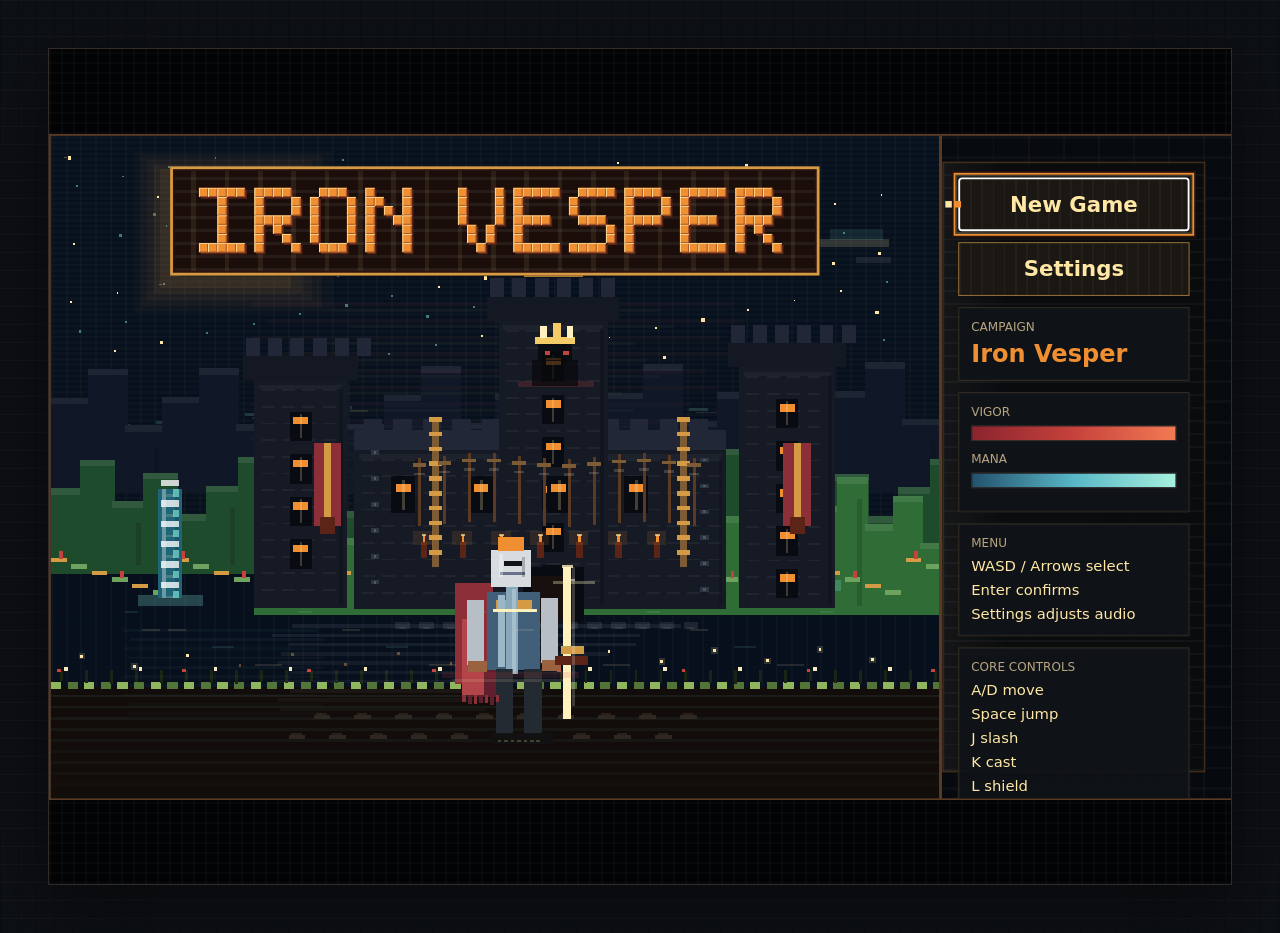
==== commit 04eff8ca: "Preserve generated Bell Tower shaft on load" ====
--- a/release/Iron-Vesper-Playable/index.html
+++ b/release/Iron-Vesper-Playable/index.html
@@ -173,6 +173,6 @@
         </div>
       </aside>
     </main>
-    <script src="game.js?v=1.0.11"></script>
+    <script src="game.js?v=1.0.12"></script>
   </body>
 </html>
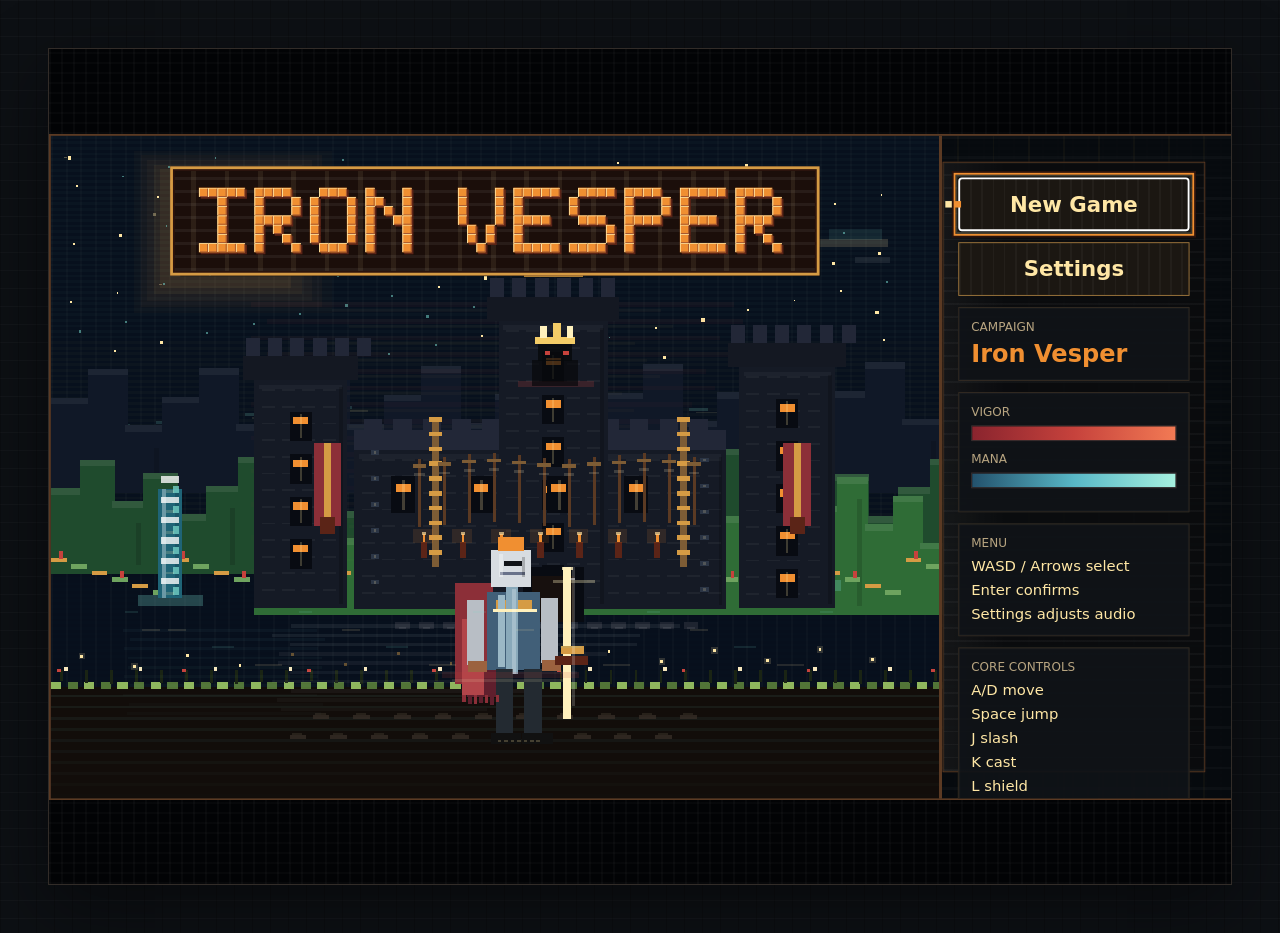
==== commit 87a85ef7: "Compact fullscreen HUD bars" ====
--- a/release/Iron-Vesper-Playable/index.html
+++ b/release/Iron-Vesper-Playable/index.html
@@ -19,7 +19,7 @@
     <title>Iron Vesper</title>
     <link rel="icon" href="favicon.svg" type="image/svg+xml" />
     <link rel="manifest" href="manifest.webmanifest" />
-    <link rel="stylesheet" href="style.css?v=1.0.0" />
+    <link rel="stylesheet" href="style.css?v=1.0.1" />
   </head>
   <body>
     <main class="shell">
--- a/release/Iron-Vesper-Playable/style.css
+++ b/release/Iron-Vesper-Playable/style.css
@@ -23,9 +23,9 @@
   --ui-panel-pad: 28px;
   --ui-card-pad: 20px;
   --ui-meter-h: 28px;
-  --ui-overlay-w: 210px;
-  --ui-full-overlay-w: 320px;
-  --ui-overlay-meter-h: 14px;
+  --ui-overlay-w: 190px;
+  --ui-full-overlay-w: 176px;
+  --ui-overlay-meter-h: 12px;
   --ui-button-h: 62px;
   --ui-modal-button-h: 64px;
   --ui-modal-pad: 28px;
@@ -265,18 +265,27 @@
 }
 
 .game-fullscreen .game-hud-overlay {
-  width: var(--ui-full-overlay-w);
-  padding: var(--ui-space-md);
+  display: grid;
+  grid-template-columns: 42px minmax(0, 1fr);
+  align-items: center;
+  gap: 6px;
+  top: 10px;
+  left: 10px;
+  width: min(var(--ui-full-overlay-w), 176px);
+  padding: 8px;
+  background: rgba(7, 9, 12, .56);
+  border-color: rgba(213, 155, 68, .42);
 }
 
 .game-fullscreen .overlay-meter-label {
-  font-size: var(--ui-font-md);
-  margin-bottom: var(--ui-space-xs);
+  font-size: 11px;
+  line-height: 1;
+  margin: 0;
 }
 
 .game-fullscreen .overlay-bar {
-  height: var(--ui-meter-h);
-  margin-bottom: var(--ui-space-sm);
+  height: 10px;
+  margin: 0;
 }
 
 .game-fullscreen .toast {
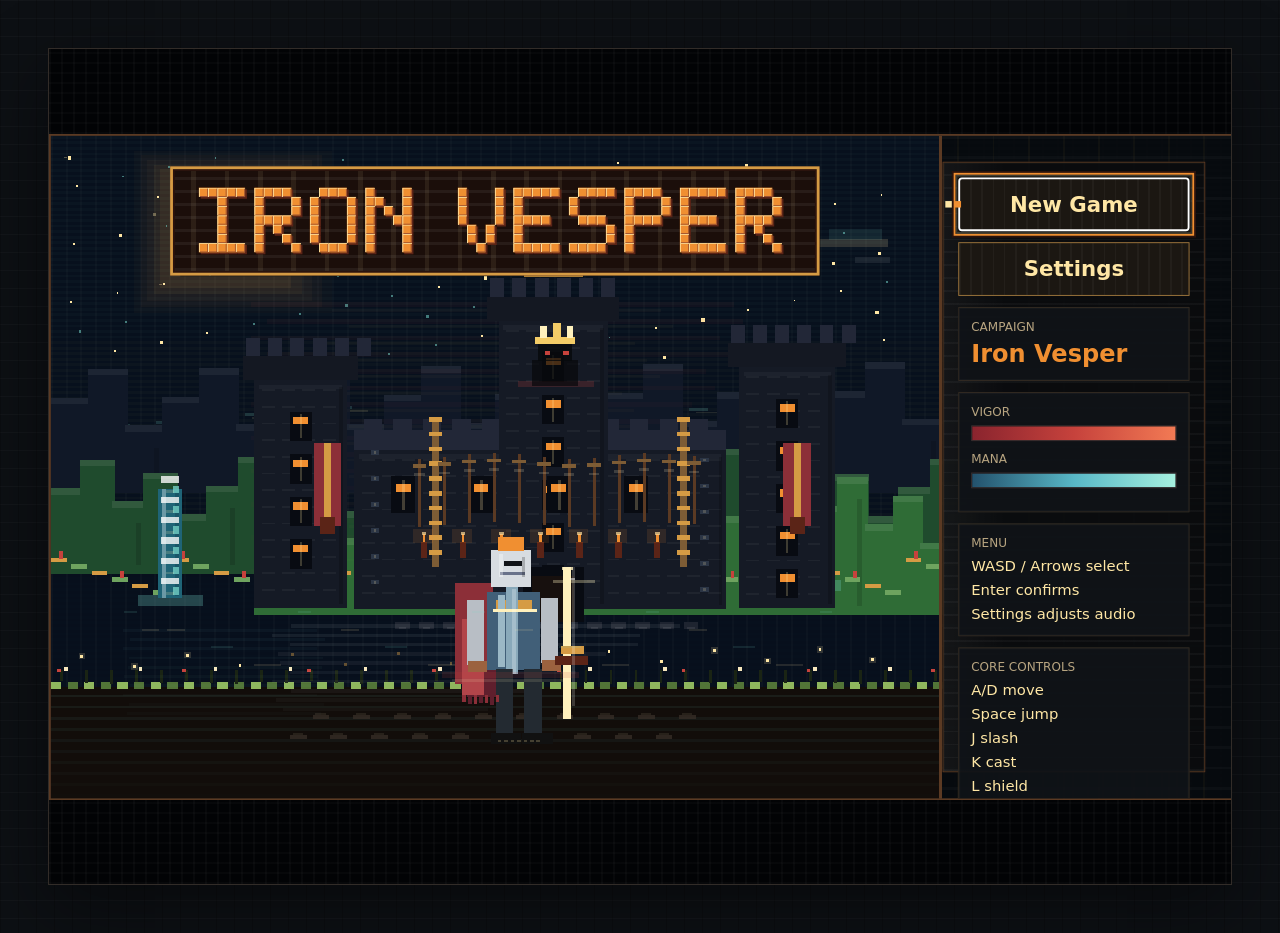
==== commit 12bc3385: "Make Bell Tower entry and boss wards solid" ====
--- a/release/Iron-Vesper-Playable/index.html
+++ b/release/Iron-Vesper-Playable/index.html
@@ -173,6 +173,6 @@
         </div>
       </aside>
     </main>
-    <script src="game.js?v=1.0.12"></script>
+    <script src="game.js?v=1.0.14"></script>
   </body>
 </html>
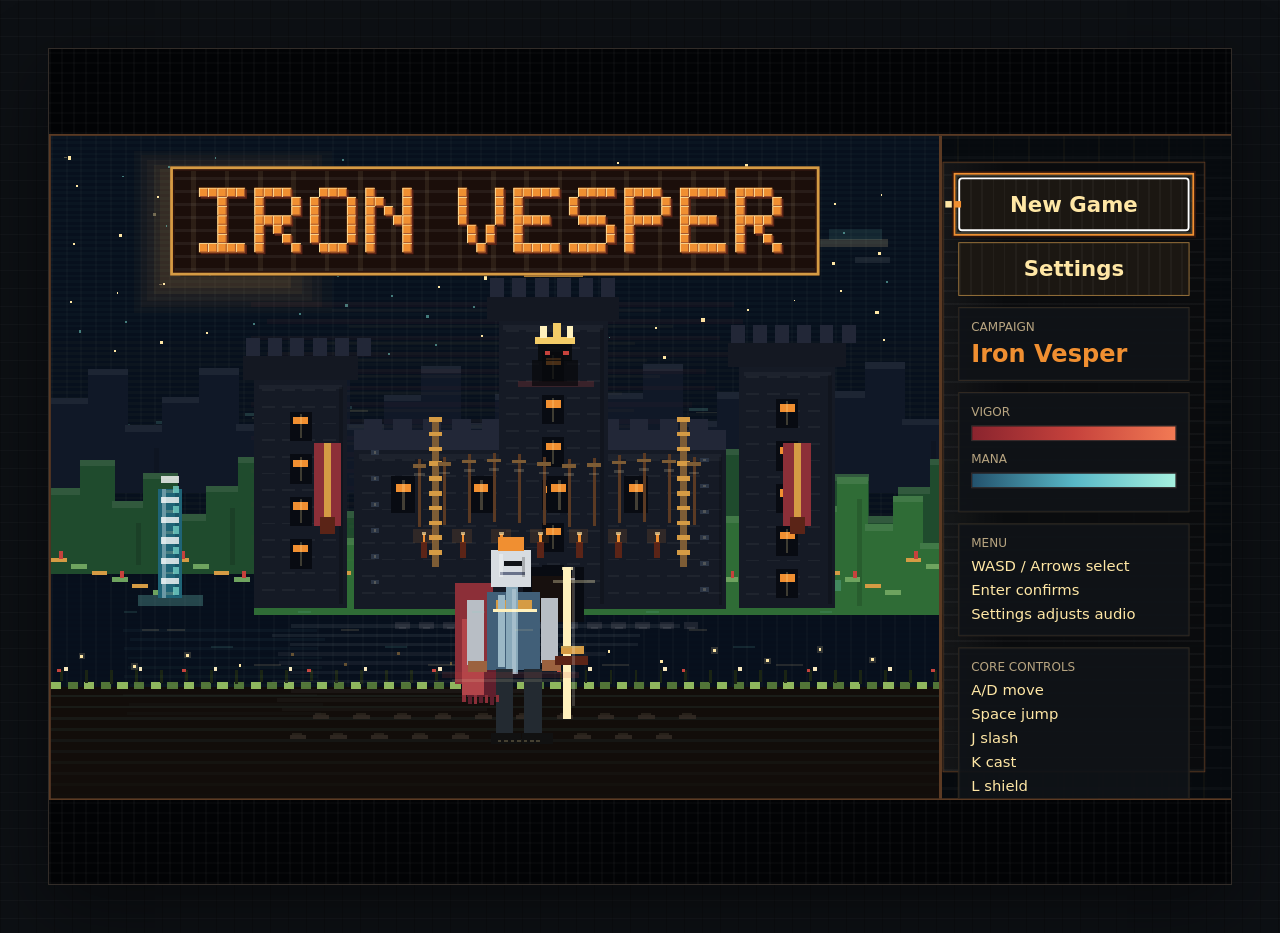
==== commit 5f8ff97a: "Add cinder swinging fireball columns" ====
--- a/release/Iron-Vesper-Playable/index.html
+++ b/release/Iron-Vesper-Playable/index.html
@@ -173,6 +173,6 @@
         </div>
       </aside>
     </main>
-    <script src="game.js?v=1.0.14"></script>
+    <script src="game.js?v=1.0.15"></script>
   </body>
 </html>
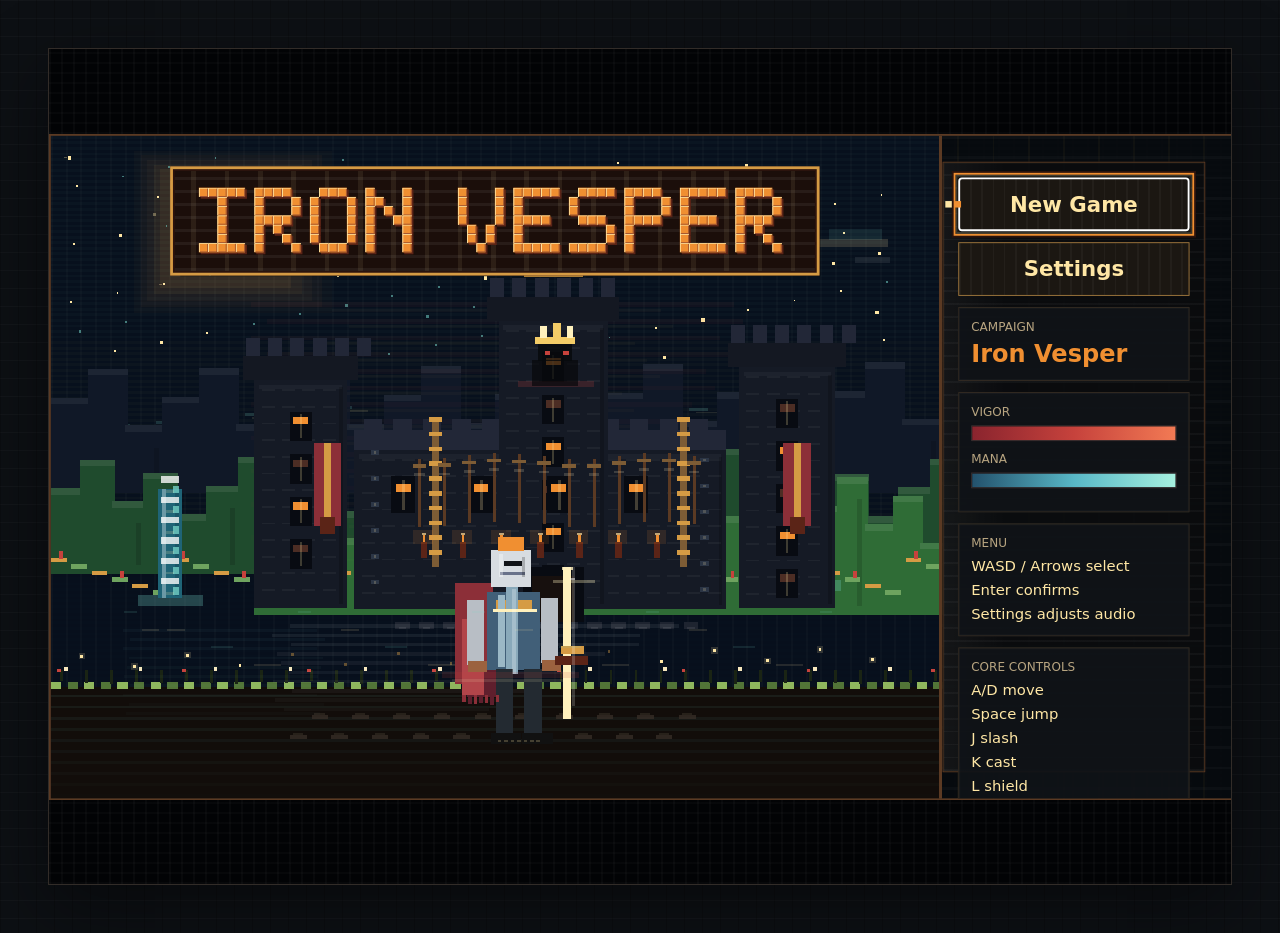
==== commit 84dc2000: "Clear cinder fireball swing lanes" ====
--- a/release/Iron-Vesper-Playable/index.html
+++ b/release/Iron-Vesper-Playable/index.html
@@ -173,6 +173,6 @@
         </div>
       </aside>
     </main>
-    <script src="game.js?v=1.0.15"></script>
+    <script src="game.js?v=1.0.16"></script>
   </body>
 </html>
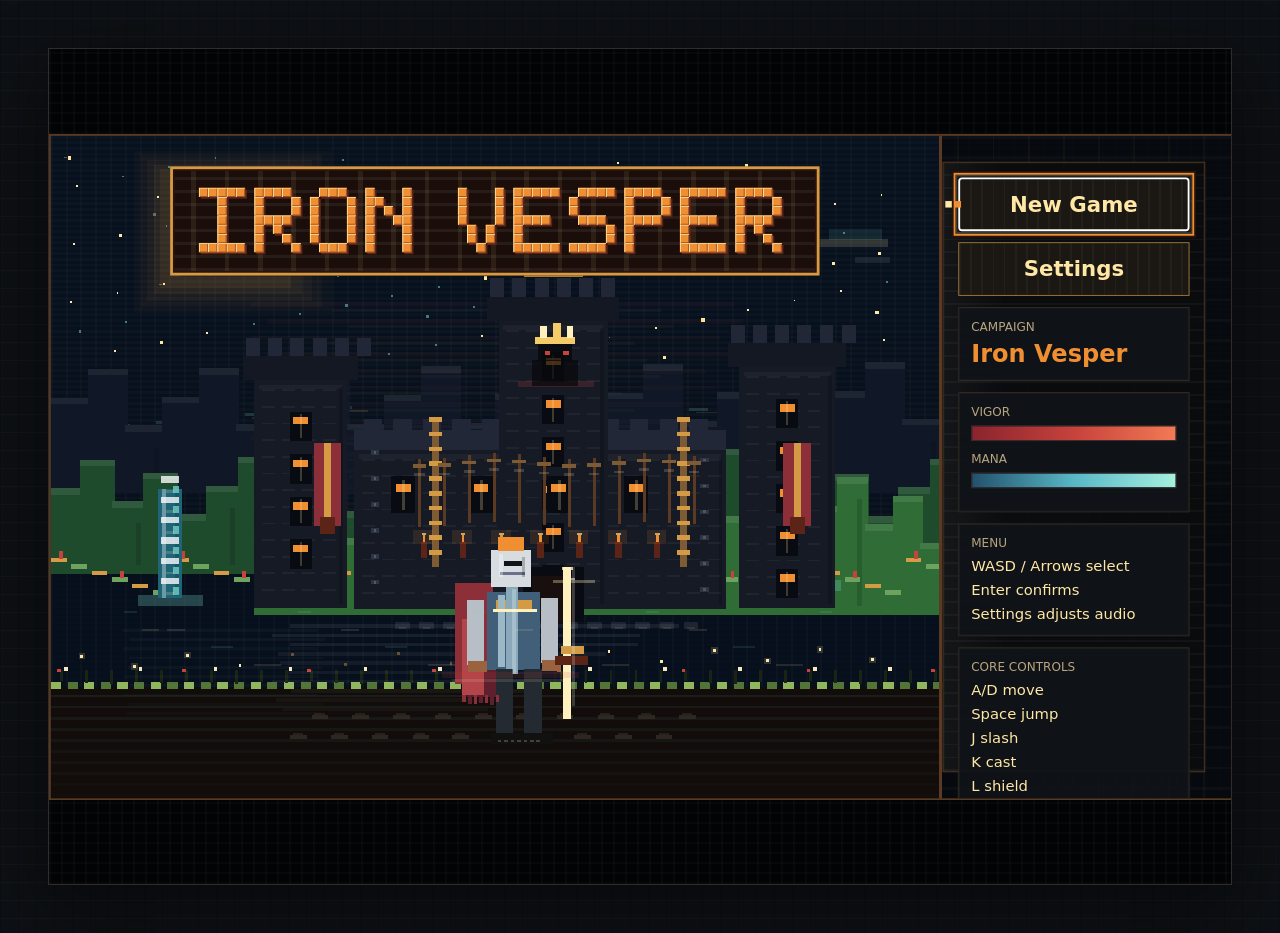
==== commit 33bc93c4: "Widen cinder fireball swings" ====
--- a/release/Iron-Vesper-Playable/index.html
+++ b/release/Iron-Vesper-Playable/index.html
@@ -173,6 +173,6 @@
         </div>
       </aside>
     </main>
-    <script src="game.js?v=1.0.16"></script>
+    <script src="game.js?v=1.0.17"></script>
   </body>
 </html>
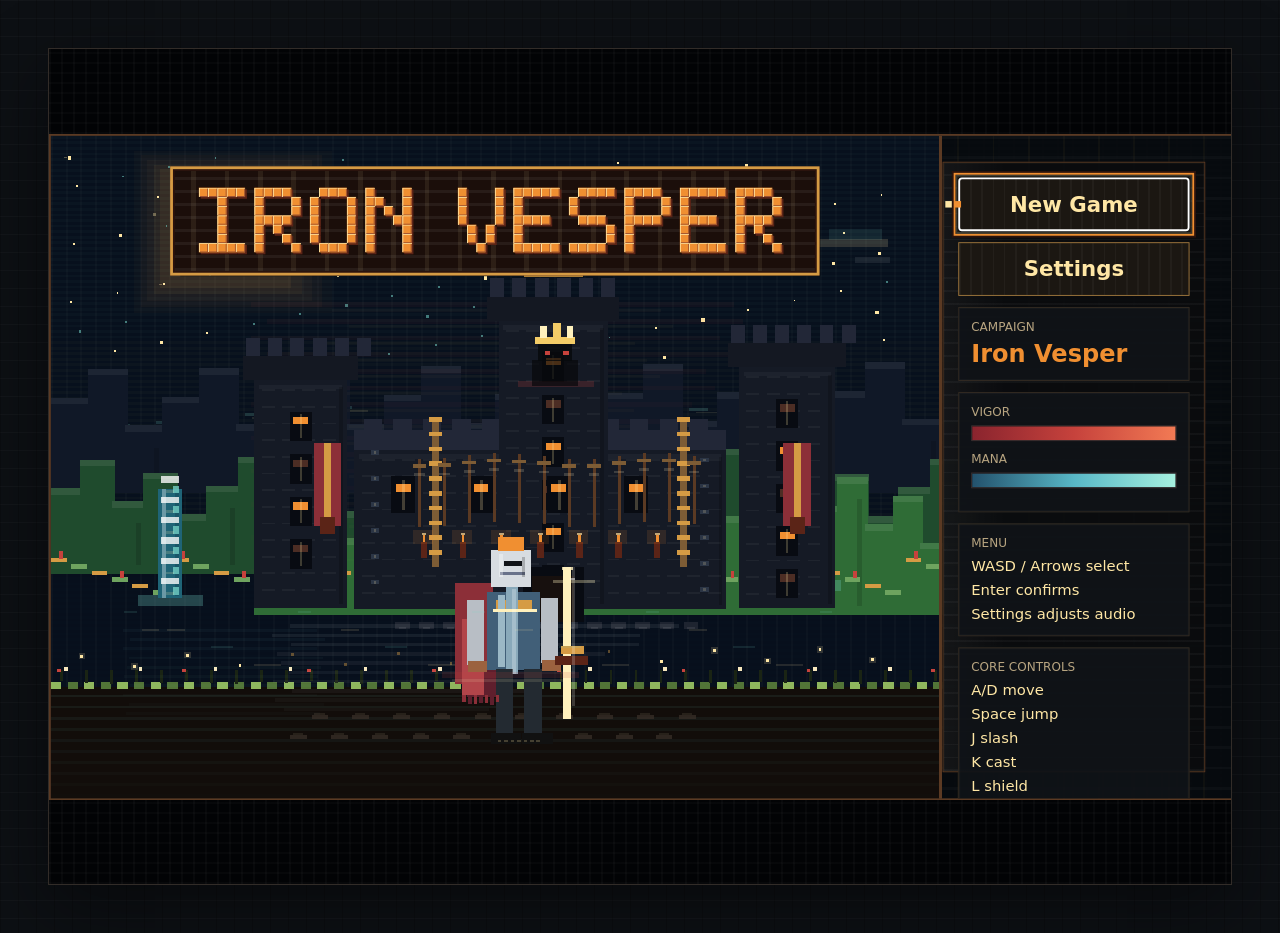
==== commit d1ee0757: "Simplify Moon area traversal" ====
--- a/release/Iron-Vesper-Playable/index.html
+++ b/release/Iron-Vesper-Playable/index.html
@@ -173,6 +173,6 @@
         </div>
       </aside>
     </main>
-    <script src="game.js?v=1.0.17"></script>
+    <script src="game.js?v=1.0.18"></script>
   </body>
 </html>
